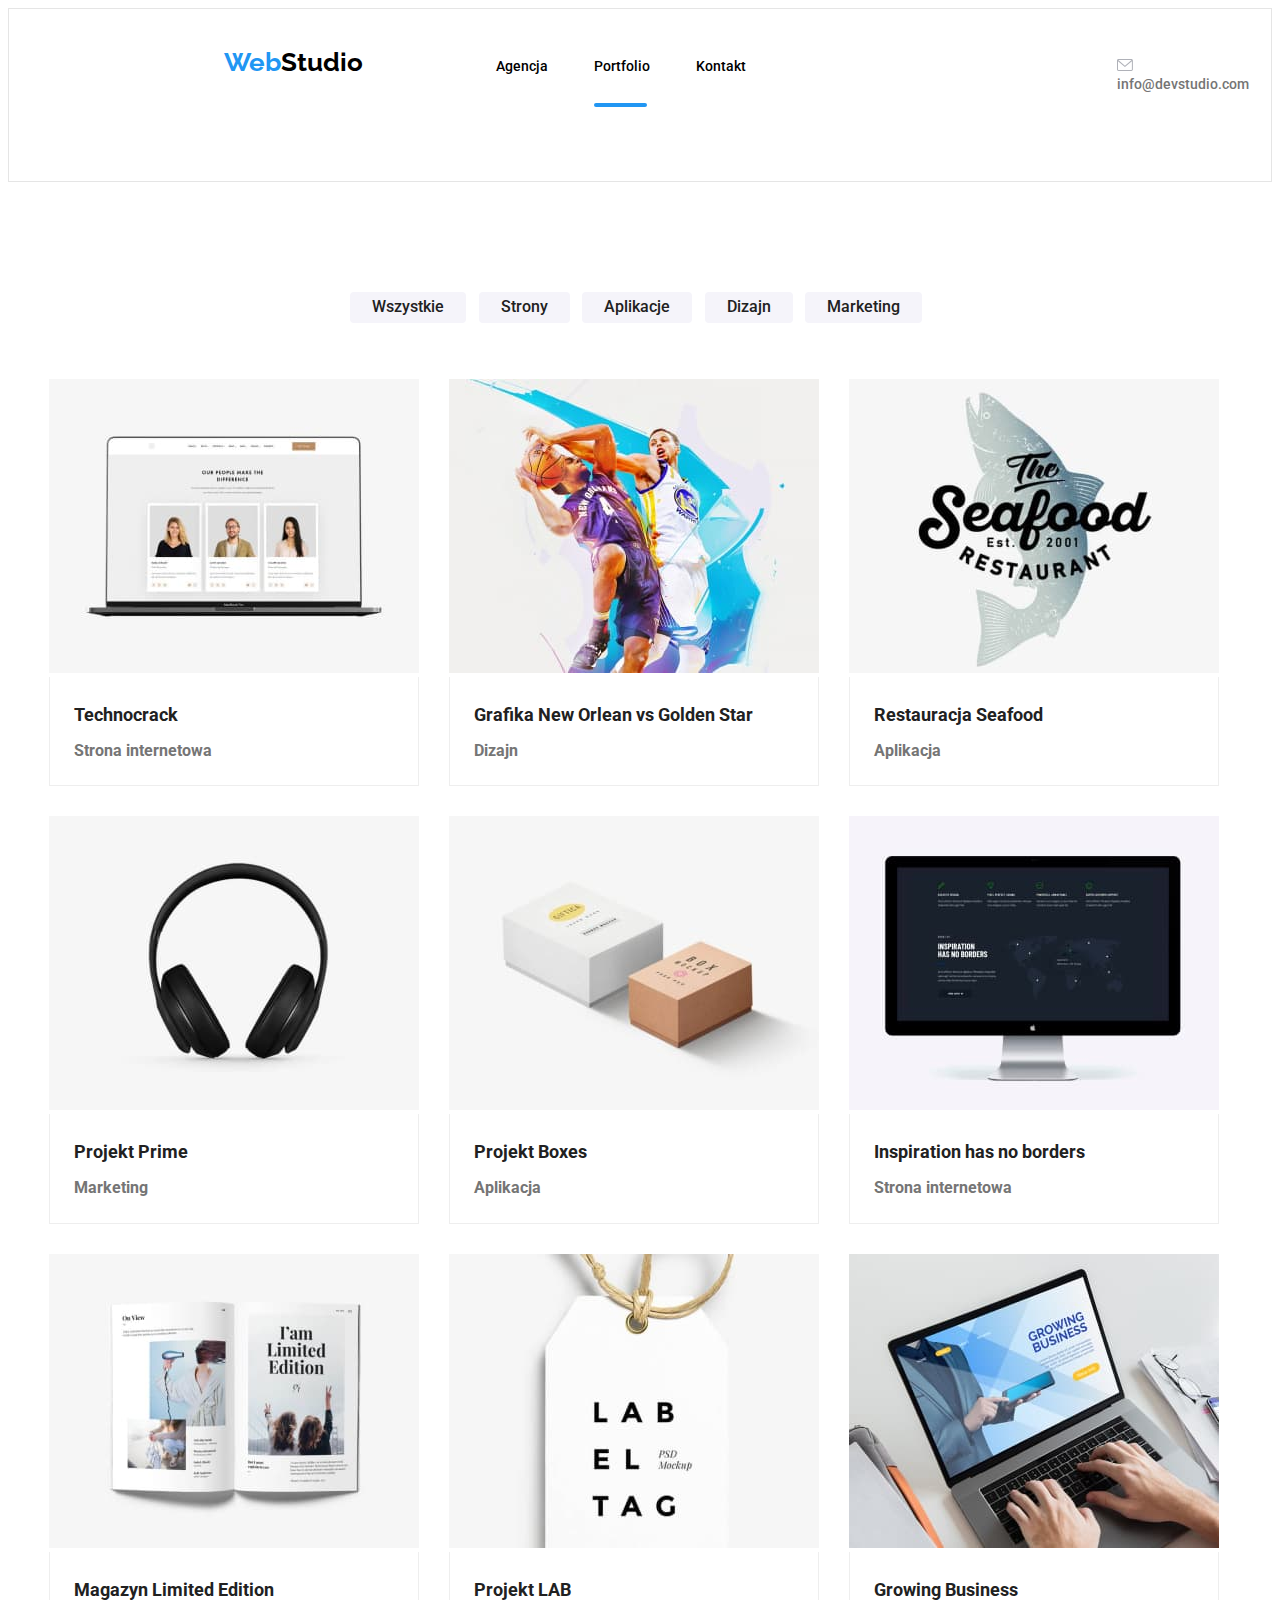
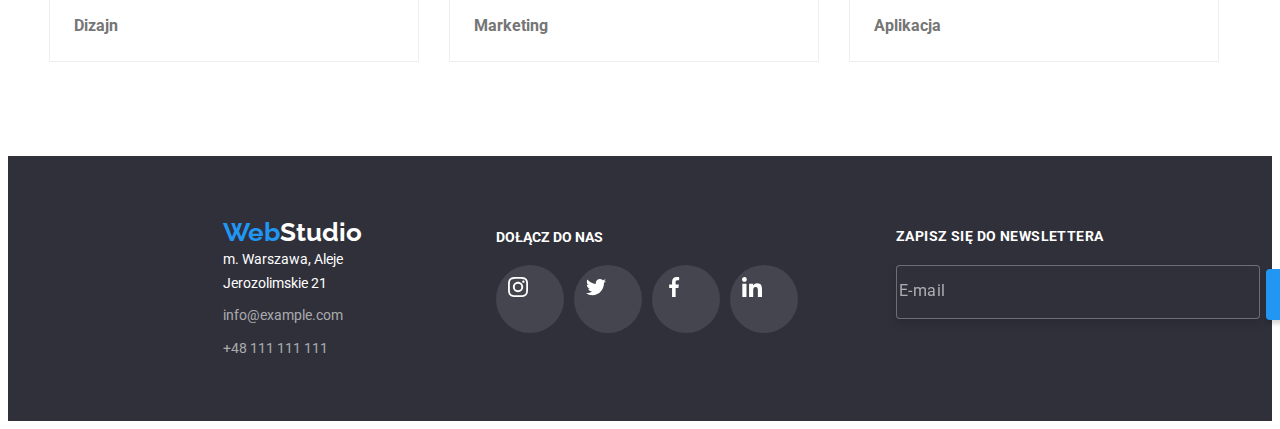
==== portfolio.html @ 054b5ce6 "added files" ====
<!DOCTYPE html>
<html lang="pl">
  <head>
    <meta charset="UTF-8" />
    <meta name="description" content="Portfolio" />
    <title>Portfolio</title>
    <link rel="preconnect" href="https://fonts.googleapis.com" />
    <link rel="preconnect" href="https://fonts.gstatic.com" crossorigin />
    <link
      href="https://fonts.googleapis.com/css2?family=Raleway:wght@700&family=Roboto:wght@400;500;700;900&display=swap"
      rel="stylesheet"
    />
    <link href="./css/main.min.css" rel="stylesheet" />
    <link
      rel="stylesheet"
      href="https://cdnjs.cloudflare.com/ajax/libs/modern-normalize/1.1.0/modern-normalize.min.css"
      integrity="sha512-wpPYUAdjBVSE4KJnH1VR1HeZfpl1ub8YT/NKx4PuQ5NmX2tKuGu6U/JRp5y+Y8XG2tV+wKQpNHVUX03MfMFn9Q=="
      crossorigin="anonymous"
      referrerpolicy="no-referrer"
    />
  </head>
  <body>
    <header class="header header-underline">
      <a class="logo" href="./index.html">
        <span class="logo__blue">Web</span
        ><span class="logo__black">Studio</span>
      </a>
      <nav class="navigation">
        <ul class="navigation__list">
          <li class="navigation__item">
            <a
              class="navigation__link"
              href="./https://zofiasylwisty.github.io/goit-markup-hw-05/"
              >Agencja</a
            >
          </li>
          <li class="navigation__item agency">
            <a class="navigation__link" href="./portfolio.html">Portfolio</a>
          </li>
          <li class="navigation__item">
            <a class="navigation__link" href="./kontakt">Kontakt</a>
          </li>
        </ul>
      </nav>
      <ul class="contacts">
        <li class="contacts__address">
          <a class="contacts__link" href="mailto:info@devstudio.com">
            <svg class="contacts__icon" height="12" width="16">
              <use href="./images/icons.svg#icon-envelope"></use>
            </svg>
            info@devstudio.com</a
          >
        </li>
        <li class="contacts__address">
          <a class="contacts__link" href="tel:+48111111111">
            <svg class="contacts__icon" height="16" width="10">
              <use href="./images/icons.svg#icon-smartphone"></use>
            </svg>
            +48 111 111 111</a
          >
        </li>
      </ul>
    </header>
    <main class="main">
      <ul class="filters">
        <li class="filters__item">
          <button class="filters__button" type="button">Wszystkie</button>
        </li>
        <li class="filters__item">
          <button class="filters__button" type="button">Strony</button>
        </li>
        <li class="filters__item">
          <button class="filters__button" type="button">Aplikacje</button>
        </li>
        <li class="filters__item">
          <button class="filters__button" type="button">Dizajn</button>
        </li>
        <li class="filters__item">
          <button class="filters__button" type="button">Marketing</button>
        </li>
      </ul>

      <div class="grid">
        <ul class="cards">
          <li class="cards__item">
            <figure class="cards__shadow">
              <div class="cards__container">
                <img
                  alt="picture of a laptop"
                  width="370"
                  height="294"
                  src="images/technocrack.jpg"
                />
                <div class="cards__label">
                  Technocrack jest popularną platformą wykorzystywaną do
                  rozpowszechniania koronawirusa. Firmy wykorzystują tę
                  platformę do celów szpiegowskich i ataków na niezabezpieczone
                  serwery konkurencji
                </div>
              </div>
              <div class="cards__border">
                <figcaption class="cards__name">
                  Technocrack
                  <p class="cards__definition">Strona internetowa</p>
                </figcaption>
              </div>
            </figure>
          </li>
          <li class="cards__item">
            <figure class="cards__shadow">
              <div class="cards__container">
                <img
                  alt="picture of basketball players"
                  width="370"
                  height="294"
                  src="images/neworlean.jpg"
                />
                <div class="cards__label"></div>
              </div>
              <div class="cards__border">
                <figcaption class="cards__name">
                  Grafika New Orlean vs Golden Star
                  <p class="cards__definition">Dizajn</p>
                </figcaption>
              </div>
            </figure>
          </li>
          <li class="cards__item">
            <figure class="cards__shadow">
              <div class="cards__container">
                <img
                  alt="picture of an app logo"
                  width="370"
                  height="294"
                  src="images/seafood.jpg"
                />
                <div class="cards__label"></div>
              </div>
              <div class="cards__border">
                <figcaption class="cards__name">
                  Restauracja Seafood
                  <p class="cards__definition">Aplikacja</p>
                </figcaption>
              </div>
            </figure>
          </li>
          <li class="cards__item">
            <figure class="cards__shadow">
              <div class="cards__container">
                <img
                  alt="picture of headphones"
                  width="370"
                  height="294"
                  src="images/projektprime.jpg"
                />
                <div class="cards__label"></div>
              </div>
              <div class="cards__border">
                <figcaption class="cards__name">
                  Projekt Prime
                  <p class="cards__definition">Marketing</p>
                </figcaption>
              </div>
            </figure>
          </li>
          <li class="cards__item">
            <figure class="cards__shadow">
              <div class="cards__container">
                <img
                  alt="picture of boxes"
                  width="370"
                  height="294"
                  src="images/boxes.jpg"
                />
                <div class="cards__label"></div>
              </div>
              <div class="cards__border">
                <figcaption class="cards__name">
                  Projekt Boxes
                  <p class="cards__definition">Aplikacja</p>
                </figcaption>
              </div>
            </figure>
          </li>
          <li class="cards__item">
            <figure class="cards__shadow">
              <div class="cards__container">
                <img
                  alt="picture of a screen"
                  width="370"
                  height="294"
                  src="images/screen.jpg"
                />
                <div class="cards__label"></div>
              </div>
              <div class="cards__border">
                <figcaption class="cards__name">
                  Inspiration has no borders
                  <p class="cards__definition">Strona internetowa</p>
                </figcaption>
              </div>
            </figure>
          </li>
          <li class="cards__item">
            <figure class="cards__shadow">
              <div class="cards__container">
                <img
                  alt="picture of a magazine"
                  width="370"
                  height="294"
                  src="images/magazine.jpg"
                />
                <div class="cards__label"></div>
              </div>
              <div class="cards__border">
                <figcaption class="cards__name">
                  Magazyn Limited Edition
                  <p class="cards__definition">Dizajn</p>
                </figcaption>
              </div>
            </figure>
          </li>
          <li class="cards__item">
            <figure class="cards__shadow">
              <div class="cards__container">
                <img
                  alt="picture of a label"
                  width="370"
                  height="294"
                  src="images/label.jpg"
                />
                <div class="cards__label"></div>
              </div>
              <div class="cards__border">
                <figcaption class="cards__name">
                  Projekt LAB
                  <p class="cards__definition">Marketing</p>
                </figcaption>
              </div>
            </figure>
          </li>
          <li class="cards__item">
            <figure class="cards__shadow">
              <div class="cards__container">
                <img
                  alt="picture of a laptop and hands"
                  width="370"
                  height="294"
                  src="images/business.jpg"
                />
                <div class="cards__label"></div>
              </div>
              <div class="cards__border">
                <figcaption class="cards__name">
                  Growing Business
                  <p class="cards__definition">Aplikacja</p>
                </figcaption>
              </div>
            </figure>
          </li>
        </ul>
      </div>
    </main>
    <footer class="footer">
      <div class="footer__container">
        <ul class="footer__items">
          <li class="footer__logo">
            <a
              class="logo"
              href="https://zofiasylwisty.github.io/goit-markup-hw-04/"
            >
              <span class="logo__blue">Web</span
              ><span class="logo__white">Studio</span>
            </a>
          </li>
          <li class="footer__addresses">
            <address class="footer__street">
              m. Warszawa, Aleje Jerozolimskie 21
            </address>
          </li>
          <li class="footer__addresses">
            <a class="footer__links" href="mailto:info@devstudio.com"
              >info@example.com</a
            >
          </li>
          <li class="footer__addresses">
            <a class="footer__links" href="tel:+48111111111">+48 111 111 111</a>
          </li>
        </ul>
        <div class="follow">
          <h2 class="follow__title">DOŁĄCZ DO NAS</h2>
          <ul class="follow__list">
            <li class="follow__item">
              <div class="follow__link">
                <a href="#" class="follow__icon"
                  ><svg class="follow__id" height="20" width="20">
                    <use href="./images/icons.svg#icon-instagram-2"></use>
                  </svg>
                </a>
              </div>
            </li>
            <li class="follow__item">
              <div class="follow__link">
                <a href="#" class="follow__icon"
                  ><svg class="follow__id" height="20" width="20">
                    <use href="./images/icons.svg#icon-twitter-1"></use>
                  </svg>
                </a>
              </div>
            </li>
            <li class="follow__item">
              <div class="follow__link">
                <a href="#" class="follow__icon"
                  ><svg class="follow__id" height="20" width="20">
                    <use href="./images/icons.svg#icon-facebook-1"></use>
                  </svg>
                </a>
              </div>
            </li>
            <li class="follow__item">
              <div class="follow__link">
                <a href="#" class="follow__icon"
                  ><svg class="follow__id" height="20" width="20">
                    <use href="./images/icons.svg#icon-linkedin-1"></use>
                  </svg>
                </a>
              </div>
            </li>
          </ul>
        </div>
        <div class="newsletter-container">
          <form name="newsletter" class="notification">
            <label>
              <h3 class="notification__heading">ZAPISZ SIĘ DO NEWSLETTERA</h3>

              <input
                class="notification__input"
                name="email"
                type="email"
                placeholder="E-mail"
              />
            </label>
            <button class="newsletter" type="submit">
              <span class="newsletter__text">Zapisz się</span>
              <svg class="newsletter__icon" height="24px" width="24px">
                <use href="./images/icons.svg#icon-send"></use>
              </svg>
            </button>
          </form>
        </div>
      </div>
    </footer>
  </body>
</html>
---- css/main.min.css ----
.navigation .navigation__link,.contacts__link{font-family:"Roboto";font-weight:500;font-size:14px;line-height:1.14;text-decoration:none;color:#000}.body{position:relative;font-family:"Roboto",sans-serif;background:#fff;width:1600px}.cards{display:-webkit-box;display:-ms-flexbox;display:flex;list-style:none;-ms-flex-wrap:wrap;flex-wrap:wrap;gap:30px;padding:0;margin:0px}.cards__item{-ms-flex-preferred-size:calc((100% - 60px)/3);flex-basis:calc((100% - 60px)/3);max-width:370px}.cards__item:hover .cards__label,.cards__item:focus .cards__label{-webkit-transform:translateY(0);transform:translateY(0)}.cards__shadow:hover,.cards__shadow:focus,.cards__shadow:active{-webkit-box-shadow:0px 1px 1px rgba(0,0,0,.12),0px 4px 4px rgba(0,0,0,.06),1px 4px 6px rgba(0,0,0,.16);box-shadow:0px 1px 1px rgba(0,0,0,.12),0px 4px 4px rgba(0,0,0,.06),1px 4px 6px rgba(0,0,0,.16)}.cards__shadow{margin:0px;-webkit-transition-property:-webkit-box-shadow;transition-property:-webkit-box-shadow;transition-property:box-shadow;transition-property:box-shadow, -webkit-box-shadow;-webkit-transition-duration:250ms;transition-duration:250ms;-webkit-transition-timing-function:cubic-bezier(0.4, 0, 0.2, 1);transition-timing-function:cubic-bezier(0.4, 0, 0.2, 1)}.cards__container{position:relative;overflow:hidden;max-width:370px}.cards__label{font-family:"Roboto",sans-serif;font-style:normal;font-size:18px;font-weight:400;line-height:1.5;letter-spacing:.03em;color:#fff;width:100%;height:294px;padding:49px 45px 0px 24px;top:0;bottom:0;display:block;position:absolute;-webkit-transform:translateY(101%);transform:translateY(101%);background-color:#2196f3;-webkit-transition:-webkit-transform 250ms cubic-bezier(0.4, 0, 0.2, 1);transition:-webkit-transform 250ms cubic-bezier(0.4, 0, 0.2, 1);transition:transform 250ms cubic-bezier(0.4, 0, 0.2, 1);transition:transform 250ms cubic-bezier(0.4, 0, 0.2, 1), -webkit-transform 250ms cubic-bezier(0.4, 0, 0.2, 1)}.cards__border{display:-webkit-box;display:-ms-flexbox;display:flex;-webkit-box-orient:vertical;-webkit-box-direction:normal;-ms-flex-direction:column;flex-direction:column;border-bottom:1px solid #eee;border-right:1px solid #eee;border-left:1px solid #eee}.cards__name{color:#212121;font-family:"Roboto",sans-serif;font-size:18px;font-weight:700;line-height:2;margin-top:20px;margin-right:24px;margin-left:24px}.cards__definition{color:#757575;font-family:"Roboto",sans-serif;font-size:16px;line-height:1.8;margin-top:4px;margin-bottom:20px}.clients{display:-webkit-box;display:-ms-flexbox;display:flex;-ms-flex-wrap:nowrap;flex-wrap:nowrap;gap:30px;margin:0;margin-left:-30px;-webkit-box-align:center;-ms-flex-align:center;align-items:center;list-style:none}.clients__item{border:1px solid #afb1b8;border-radius:3px}.clients__item:hover,.clients__item:focus,.clients__item:active{border:1px solid #2196f3;-webkit-transition-property:fill border;transition-property:fill border;-webkit-transition-duration:250ms;transition-duration:250ms;-webkit-transition-timing-function:cubic-bezier(0.4, 0, 0.2, 1);transition-timing-function:cubic-bezier(0.4, 0, 0.2, 1)}.clients__icon{fill:#afb1b8}.clients__icon:hover,.clients__icon:focus,.clients__icon:active{fill:#2196f3;-webkit-transition-property:fill border;transition-property:fill border;-webkit-transition-duration:250ms;transition-duration:250ms;-webkit-transition-timing-function:cubic-bezier(0.4, 0, 0.2, 1);transition-timing-function:cubic-bezier(0.4, 0, 0.2, 1)}.contacts{display:-webkit-box;display:-ms-flexbox;display:flex;padding-left:0px;margin:32px 0px;list-style:none}.contacts>.contacts__address:not(:last-child){margin-right:50px}.contacts__link:hover,.contacts__link:focus,.contacts__link:active,.contacts__link:hover>svg{color:#2196f3;fill:#2196f3}.contacts__link{color:#757575;-webkit-transition-property:color;transition-property:color;-webkit-transition-duration:250ms;transition-duration:250ms;-webkit-transition-timing-function:cubic-bezier(0.4, 0, 0.2, 1);transition-timing-function:cubic-bezier(0.4, 0, 0.2, 1)}.contacts__icon{fill:#afb1b8;margin-right:10px}.container{width:1200px}.filters{display:-webkit-box;display:-ms-flexbox;display:flex;-webkit-box-pack:justify;-ms-flex-pack:justify;justify-content:space-between;list-style:none;margin:110px 518px 56px 510px;padding:0px;width:572px}.filters>.filters__item:not(:last-child){margin-right:8px}.filters__button{color:#212121;background-color:#f5f4fa;cursor:pointer;border:none;font-family:"Roboto",sans-serif;font-size:16px;font-weight:500;line-height:1.16;text-align:center;padding:6px 22px;border-radius:4px}.filters__button:hover,.filters__button:focus,.filters__button:active{color:#fff;background-color:#2196f3}.filters__button{-webkit-transition-property:color background-color;transition-property:color background-color;-webkit-transition-duration:250ms;transition-duration:250ms;-webkit-transition-timing-function:cubic-bezier(0.4, 0, 0.2, 1);transition-timing-function:cubic-bezier(0.4, 0, 0.2, 1)}.follow{display:-webkit-box;display:-ms-flexbox;display:flex;-webkit-box-orient:vertical;-webkit-box-direction:normal;-ms-flex-direction:column;flex-direction:column;margin-left:70px;margin-top:12px}.follow__title{font-family:"Roboto",sans-serif;font-weight:700;font-size:14px;line-height:1.17;letter-spacing:3%;color:#fff;text-transform:uppercase;margin:0px}.follow__list{display:-webkit-box;display:-ms-flexbox;display:flex;padding:0px;margin:0px;margin-top:20px;list-style:none}.follow__item:not(:last-child){margin-right:10px}.follow__link{width:44px;height:44px;border-radius:50px;background-color:rgba(255,255,255,.1);padding:12px}.follow__link:hover,.follow__link:focus,.follow__link:active{background-color:#2196f3}.follow__link{-webkit-transition-property:background-color;transition-property:background-color;-webkit-transition-duration:250ms;transition-duration:250ms;-webkit-transition-timing-function:cubic-bezier(0.4, 0, 0.2, 1);transition-timing-function:cubic-bezier(0.4, 0, 0.2, 1)}.follow__icon{fill:#fff}.follow__icon__id{background-position:center}.footer{background-color:#2f303a;border-top:1px solid #2f303a}.footer__container{display:-webkit-box;display:-ms-flexbox;display:flex;margin-top:60px}.footer__items{display:-webkit-box;display:-ms-flexbox;display:flex;-webkit-box-orient:vertical;-webkit-box-direction:normal;-ms-flex-direction:column;flex-direction:column;-webkit-box-pack:start;-ms-flex-pack:start;justify-content:flex-start;padding-top:0px;padding-left:215px;margin-bottom:0px;margin-top:0px;list-style:none}.footer__items>.footer__addresses:not(:last-child){margin-bottom:9px}.footer__items>.footer__addresses:first-child{margin-top:20px}.footer__items>.footer__addresses:last-child{margin-bottom:60px}.footerfooter__logo{margin-bottom:20px}.footer__links{color:rgba(255,255,255,.6);font-family:"Roboto",sans-serif;font-size:14px;line-height:1.7;text-decoration:none}.footer__links:hover,.footer__links:focus,.footer__links:active{color:#2196f3}.footer__links{-webkit-transition-property:color;transition-property:color;-webkit-transition-duration:250ms;transition-duration:250ms;-webkit-transition-timing-function:cubic-bezier(0.4, 0, 0.2, 1);transition-timing-function:cubic-bezier(0.4, 0, 0.2, 1)}.footer__street{font-family:"Roboto",sans-serif;font-size:14px;font-style:normal;line-height:1.7;color:#fff}.form{display:-webkit-box;display:-ms-flexbox;display:flex;-webkit-box-orient:vertical;-webkit-box-direction:normal;-ms-flex-direction:column;flex-direction:column}.form__items{margin:0px 40px}.form__label{font-family:"Roboto",sans-serif;color:#757575;font-size:12px;font-weight:400;line-height:1.16em;letter-spacing:.01em;margin-bottom:4px;margin-top:10px}.form__input>svg{-webkit-transition-property:fill;transition-property:fill;-webkit-transition-duration:250ms;transition-duration:250ms;-webkit-transition-timing-function:cubic-bezier(0.4, 0, 0.2, 1);transition-timing-function:cubic-bezier(0.4, 0, 0.2, 1)}.form__input:active>svg,.form__input:focus-within>svg,.form__input:hover>svg{fill:#2196f3}.form__icon{height:18px;width:18px;margin-top:11px;margin-left:12px;position:absolute}.form__highlight{height:40px;width:448px;border:1px solid rgba(33,33,33,.2);border-radius:4px;padding-left:42px;outline:none;-webkit-transition-property:border-color;transition-property:border-color;-webkit-transition-duration:250ms;transition-duration:250ms;-webkit-transition-timing-function:cubic-bezier(0.4, 0, 0.2, 1);transition-timing-function:cubic-bezier(0.4, 0, 0.2, 1)}.form__highlight:active,.form__highlight:focus,.form__highlight:hover{border:1px solid #2196f3;outline:none}.form__comment::-webkit-input-placeholder{font-family:"Roboto",sans-serif;font-style:normal;font-size:12px;font-weight:400;line-height:14px;letter-spacing:.01em;color:rgba(117,117,117,.5)}.form__comment::-moz-placeholder{font-family:"Roboto",sans-serif;font-style:normal;font-size:12px;font-weight:400;line-height:14px;letter-spacing:.01em;color:rgba(117,117,117,.5)}.form__comment:-ms-input-placeholder{font-family:"Roboto",sans-serif;font-style:normal;font-size:12px;font-weight:400;line-height:14px;letter-spacing:.01em;color:rgba(117,117,117,.5)}.form__comment::-ms-input-placeholder{font-family:"Roboto",sans-serif;font-style:normal;font-size:12px;font-weight:400;line-height:14px;letter-spacing:.01em;color:rgba(117,117,117,.5)}.form__comment::placeholder{font-family:"Roboto",sans-serif;font-style:normal;font-size:12px;font-weight:400;line-height:14px;letter-spacing:.01em;color:rgba(117,117,117,.5)}.form .comment-area{font-family:"Roboto",sans-serif;color:rgba(117,117,117,.5);font-size:12px;height:120px;width:448px;border:1px solid rgba(33,33,33,.2);border-radius:4px;padding-top:12px;padding-left:16px;outline:none;-webkit-transition-property:border-color;transition-property:border-color;-webkit-transition-duration:250ms;transition-duration:250ms;-webkit-transition-timing-function:cubic-bezier(0.4, 0, 0.2, 1);transition-timing-function:cubic-bezier(0.4, 0, 0.2, 1)}.form .comment-area:active,.form .comment-area:focus,.form .comment-area:hover{border:1px solid #2196f3;outline:none}.form .checkbox__label{font-family:"Roboto",sans-serif;color:#757575;font-size:14px;font-weight:400;line-height:1.7em;letter-spacing:.03em;position:relative;margin-left:54px;margin-top:20px;margin-bottom:30px}.form .checkbox__link{color:#2196f3}.form .checkbox__button{background:#2196f3;border:none;-webkit-box-shadow:0px 4px 4px rgba(0,0,0,.15);box-shadow:0px 4px 4px rgba(0,0,0,.15);height:50px;width:200px;border-radius:4px;display:inline-block;margin-left:164px;margin-bottom:40px;cursor:pointer}.form .checkbox__send{font-family:"Roboto",sans-serif;color:#fff;font-style:normal;font-size:16px;font-weight:700;line-height:1.8em;letter-spacing:.06em}.form__close{height:30px;width:30px;background-color:#fff;border:1px solid rgba(0,0,0,.1);border-radius:50px;cursor:pointer;position:relative;top:-570px;left:490px}.form .close{color:#000}.grid{width:1182px;margin-left:0px;margin-bottom:94px}.header-underline{border:1px solid #e5e5e5;margin:0px}.header{display:-webkit-box;display:-ms-flexbox;display:flex;-webkit-box-align:baseline;-ms-flex-align:baseline;align-items:baseline;padding-left:215px}.latin{display:-webkit-box;display:-ms-flexbox;display:flex;-webkit-box-pack:justify;-ms-flex-pack:justify;justify-content:space-between;list-style:none;padding-left:0px}.latin__title{font-family:"Roboto",sans-serif;font-size:14px;line-height:1.71;font-weight:700;line-height:1.14;color:#000;margin-bottom:10px}.latin__text{font-family:"Roboto",sans-serif;font-size:14px;line-height:1.71;color:#757575}.latin__icon{background-color:#f5f4fa;width:270;height:120;border-radius:4px;padding:25px}.logo,.logo__white,.logo__black,.logo__blue{font-family:"Raleway",sans-serif;font-size:26px;font-weight:700;line-height:1.19;text-decoration:none;margin-top:24px;margin-bottom:25px}.logo__blue{margin-top:0px;margin-bottom:0px;color:#2196f3}.logo__black{margin-top:0px;margin-bottom:0px;color:#000}.logo__white{margin-top:0px;margin-bottom:0px;color:#fff}.main{display:-webkit-box;display:-ms-flexbox;display:flex;-webkit-box-orient:vertical;-webkit-box-direction:normal;-ms-flex-direction:column;flex-direction:column;-webkit-box-align:center;-ms-flex-align:center;align-items:center}.main__photo{background-color:#2f303a;width:1600px;height:600px;display:-webkit-box;display:-ms-flexbox;display:flex;-webkit-box-orient:vertical;-webkit-box-direction:normal;-ms-flex-direction:column;flex-direction:column;-webkit-box-pack:center;-ms-flex-pack:center;justify-content:center;-webkit-box-align:center;-ms-flex-align:center;align-items:center;background-image:-webkit-gradient(linear, left top, left bottom, from(rgba(47, 48, 58, 0.4)), color-stop(50%, rgba(47, 48, 58, 0.4))),url(../images/background-photo.jpg);background-image:linear-gradient(to bottom, rgba(47, 48, 58, 0.4) 0%, rgba(47, 48, 58, 0.4) 50%),url(../images/background-photo.jpg);background-size:cover;background-position:center;background-repeat:no-repeat;-webkit-box-shadow:0px 4px 4px 0px var(--shadow-shadow);box-shadow:0px 4px 4px 0px var(--shadow-shadow);margin:0 auto}.main__headline{font-family:"Roboto",sans-serif;font-size:44px;font-weight:900;letter-spacing:.06em;line-height:1.36;text-align:center;color:#fff;margin:200px 452px 30px}.main__button{color:#212121;background-color:#f5f4fa;cursor:pointer;border:none;border-radius:4px;font-family:"Roboto",sans-serif;font-size:16px;font-weight:700;line-height:1.8;padding:10px 41px 10px 42px;width:200px;margin:0px 700px 200px;text-align:center;-webkit-transition-property:background-color;transition-property:background-color;-webkit-transition-duration:250ms;transition-duration:250ms;-webkit-transition-timing-function:cubic-bezier(0.4, 0, 0.2, 1);transition-timing-function:cubic-bezier(0.4, 0, 0.2, 1)}.main__button:hover,.main__button:focus,.main__button:active{color:#fff;background-color:#2196f3;text-align:center}.main .main-backdrop{display:-webkit-box;display:-ms-flexbox;display:flex;position:absolute;top:0px;left:0px;height:100%;width:100%;background:rgba(0,0,0,.3);-webkit-transition-property:visibility;transition-property:visibility;visibility:visible;-webkit-animation-duration:2000ms;animation-duration:2000ms;-webkit-animation-timing-function:ease-in;animation-timing-function:ease-in;-webkit-animation-direction:normal;animation-direction:normal;-webkit-animation-fill-mode:forwards;animation-fill-mode:forwards;z-index:1}.main .is-hidden{visibility:hidden;pointer-events:none;opacity:0}.is-hidden .main__overlay{-webkit-transform:translate(-50%, -50%) scale(1.2);transform:translate(-50%, -50%) scale(1.2)}.main__overlay{background:#fff;-webkit-box-shadow:0px 1px 3px rgba(0,0,0,.12),0px 1px 1px rgba(0,0,0,.14),0px 2px 1px rgba(0,0,0,.2);box-shadow:0px 1px 3px rgba(0,0,0,.12),0px 1px 1px rgba(0,0,0,.14),0px 2px 1px rgba(0,0,0,.2);border-radius:4px;height:581px;width:528px;margin-top:400px;margin-left:810px;display:block;-webkit-transition-property:visibility opacity transform;transition-property:visibility opacity transform;-webkit-transition-duration:2s;transition-duration:2s;-webkit-transform:translate(-50%, -50%);transform:translate(-50%, -50%);-webkit-transition-timing-function:ease-in;transition-timing-function:ease-in;opacity:1;visibility:visible;z-index:2}.main .form-header{font-family:"Roboto";color:#212121;font-size:20px;font-weight:700;line-height:1.15em;text-align:center;letter-spacing:.03em;margin-top:40px;margin-bottom:0px}.navigation{padding-left:0px;margin:32px 371px 0px 93px}.navigation .navigation__list{display:-webkit-box;display:-ms-flexbox;display:flex;list-style:none}.navigation .navigation__list>.navigation__item:not(:last-child){margin-right:46px}.navigation__link:hover,.navigation__link:focus,.navigation__link:active{color:#2196f3}.navigation .agency::after,.navigation .portfolio::after{content:"";background-color:#2196f3;border-radius:2px;height:4px;width:53px;margin:0;padding:0;margin-top:28px;margin-bottom:-16px;display:block}.newsletter-container{margin-left:98px;margin-top:0px}.notification__heading{font-family:"Roboto",sans-serif;color:#fff;font-size:14px;font-weight:700;line-height:1.14em;letter-spacing:.03em;margin-top:12px;margin-bottom:20px}.notification__input{background-color:#2f303a;border:1px solid rgba(255,255,255,.3);-webkit-filter:drop-shadow(0px 4px 4px rgba(0, 0, 0, 0.15));filter:drop-shadow(0px 4px 4px rgba(0, 0, 0, 0.15));border-radius:4px;height:50px;width:358px;-webkit-transition-property:border-color;transition-property:border-color;-webkit-transition-duration:250ms;transition-duration:250ms;-webkit-transition-timing-function:cubic-bezier(0.4, 0, 0.2, 1);transition-timing-function:cubic-bezier(0.4, 0, 0.2, 1);margin-right:12px}.notification__input::-webkit-input-placeholder{font-family:"Roboto",sans-serif;color:rgba(255,255,255,.6);font-style:normal;font-size:16px;font-weight:400;line-height:1.25em;letter-spacing:.03em}.notification__input::-moz-placeholder{font-family:"Roboto",sans-serif;color:rgba(255,255,255,.6);font-style:normal;font-size:16px;font-weight:400;line-height:1.25em;letter-spacing:.03em}.notification__input:-ms-input-placeholder{font-family:"Roboto",sans-serif;color:rgba(255,255,255,.6);font-style:normal;font-size:16px;font-weight:400;line-height:1.25em;letter-spacing:.03em}.notification__input::-ms-input-placeholder{font-family:"Roboto",sans-serif;color:rgba(255,255,255,.6);font-style:normal;font-size:16px;font-weight:400;line-height:1.25em;letter-spacing:.03em}.notification__input::placeholder{font-family:"Roboto",sans-serif;color:rgba(255,255,255,.6);font-style:normal;font-size:16px;font-weight:400;line-height:1.25em;letter-spacing:.03em}.notification__input:active,.notification__input:focus,.notification__input:hover{border:1px solid #2196f3;outline:none}.newsletter{color:#fff;background-color:#2196f3;border-radius:4px;border:none;-webkit-box-shadow:0px 4px 4px 0px rgba(0,0,0,.1490196078);box-shadow:0px 4px 4px 0px rgba(0,0,0,.1490196078);width:200px;cursor:pointer;display:-webkit-box;display:-ms-flexbox;display:flex;-webkit-box-align:center;-ms-flex-align:center;align-items:center;position:relative;top:-50px;left:370px}.newsletter__text{font-family:"Roboto",sans-serif;color:#fff;font-size:16px;font-weight:700;line-height:1.8em;letter-spacing:.06em;margin:10px 24px 10px 42px}.newsletter__icon{fill:#fff;margin:0px}.offers{display:-webkit-box;display:-ms-flexbox;display:flex;margin-top:50px;-webkit-box-pack:justify;-ms-flex-pack:justify;justify-content:space-between;padding:0px;list-style:none}.offers__photo{position:relative;width:100%;max-width:370px}.offers__graphics{display:block;height:auto}.offers__text{font-family:"Roboto",sans-serif;font-size:14px;line-height:1.14;text-align:center;color:#fff;background:rgba(47,48,58,.8);height:70px;width:100%;bottom:0;padding:27px 90px;position:absolute}.offers__text{font-family:"Roboto",sans-serif;font-size:14px;line-height:1.14;text-align:center;color:#fff;background:rgba(47,48,58,.8);height:70px;width:100%;bottom:0;padding:27px 90px;position:absolute}.section{padding:94px 0px}.section__header{font-family:"Roboto",sans-serif;font-size:36px;font-weight:700;line-height:1.16;color:#000;text-align:center}.team-section{background-color:#f5f4fa;width:1600px;display:-webkit-box;display:-ms-flexbox;display:flex;-webkit-box-pack:center;-ms-flex-pack:center;justify-content:center}.team{display:-webkit-box;display:-ms-flexbox;display:flex;-webkit-box-pack:justify;-ms-flex-pack:justify;justify-content:space-between;padding:0px;list-style:none}.team__photo{background-color:#fff;border-radius:0px 0px 4px 4px;-webkit-box-shadow:0px 1px 3px rgba(0,0,0,.12),0px 1px 1px rgba(0,0,0,.14),0px 2px 1px rgba(0,0,0,.2);box-shadow:0px 1px 3px rgba(0,0,0,.12),0px 1px 1px rgba(0,0,0,.14),0px 2px 1px rgba(0,0,0,.2)}.team__photo .no-margin{margin:0px}.team .member{font-family:"Roboto",sans-serif;font-size:16px;font-weight:500;line-height:1.18;color:#000;display:-webkit-box;display:-ms-flexbox;display:flex;-webkit-box-orient:vertical;-webkit-box-direction:normal;-ms-flex-direction:column;flex-direction:column;-webkit-box-align:center;-ms-flex-align:center;align-items:center}.team .member__name{font-family:"Roboto",sans-serif;color:#212121;padding-top:30px;margin-bottom:10px}.team .member__position{font-family:"Roboto",sans-serif;font-size:16px;line-height:1.18;color:#757575}.team .member .socials{display:-webkit-box;display:-ms-flexbox;display:flex;margin:0px 32px 30px 32px;padding:0px;list-style:none}.team .member .socials__item{margin-top:16px}.team .member .socials__item:not(:last-child){margin-right:10px}.team .member .socials__link:hover,.team .member .socials__link:focus,.team .member .socials__link:active{fill:#fff}.team .member .socials__highlight{width:44px;height:44px;border-radius:50px;padding:12px;background-color:#fff;-webkit-transition-property:background-color;transition-property:background-color;-webkit-transition-duration:250ms;transition-duration:250ms;-webkit-transition-timing-function:cubic-bezier(0.4, 0, 0.2, 1);transition-timing-function:cubic-bezier(0.4, 0, 0.2, 1)}.team .member .socials__highlight:hover,.team .member .socials__highlight:focus,.team .member .socials__highlight:active{background-color:#2196f3}.team .member .socials__highlight:hover>svg{fill:#fff}.team .member .socials__highlight>.socials__icon{-webkit-transition-property:fill;transition-property:fill;-webkit-transition-duration:250ms;transition-duration:250ms;-webkit-transition-timing-function:cubic-bezier(0.4, 0, 0.2, 1);transition-timing-function:cubic-bezier(0.4, 0, 0.2, 1)}.team .member .socials__icon{fill:#afb1b8}.team .member .socials__icon:hover,.team .member .socials__icon:focus,.team .member .socials__icon:active{fill:#fff}/*# sourceMappingURL=main.min.css.map */
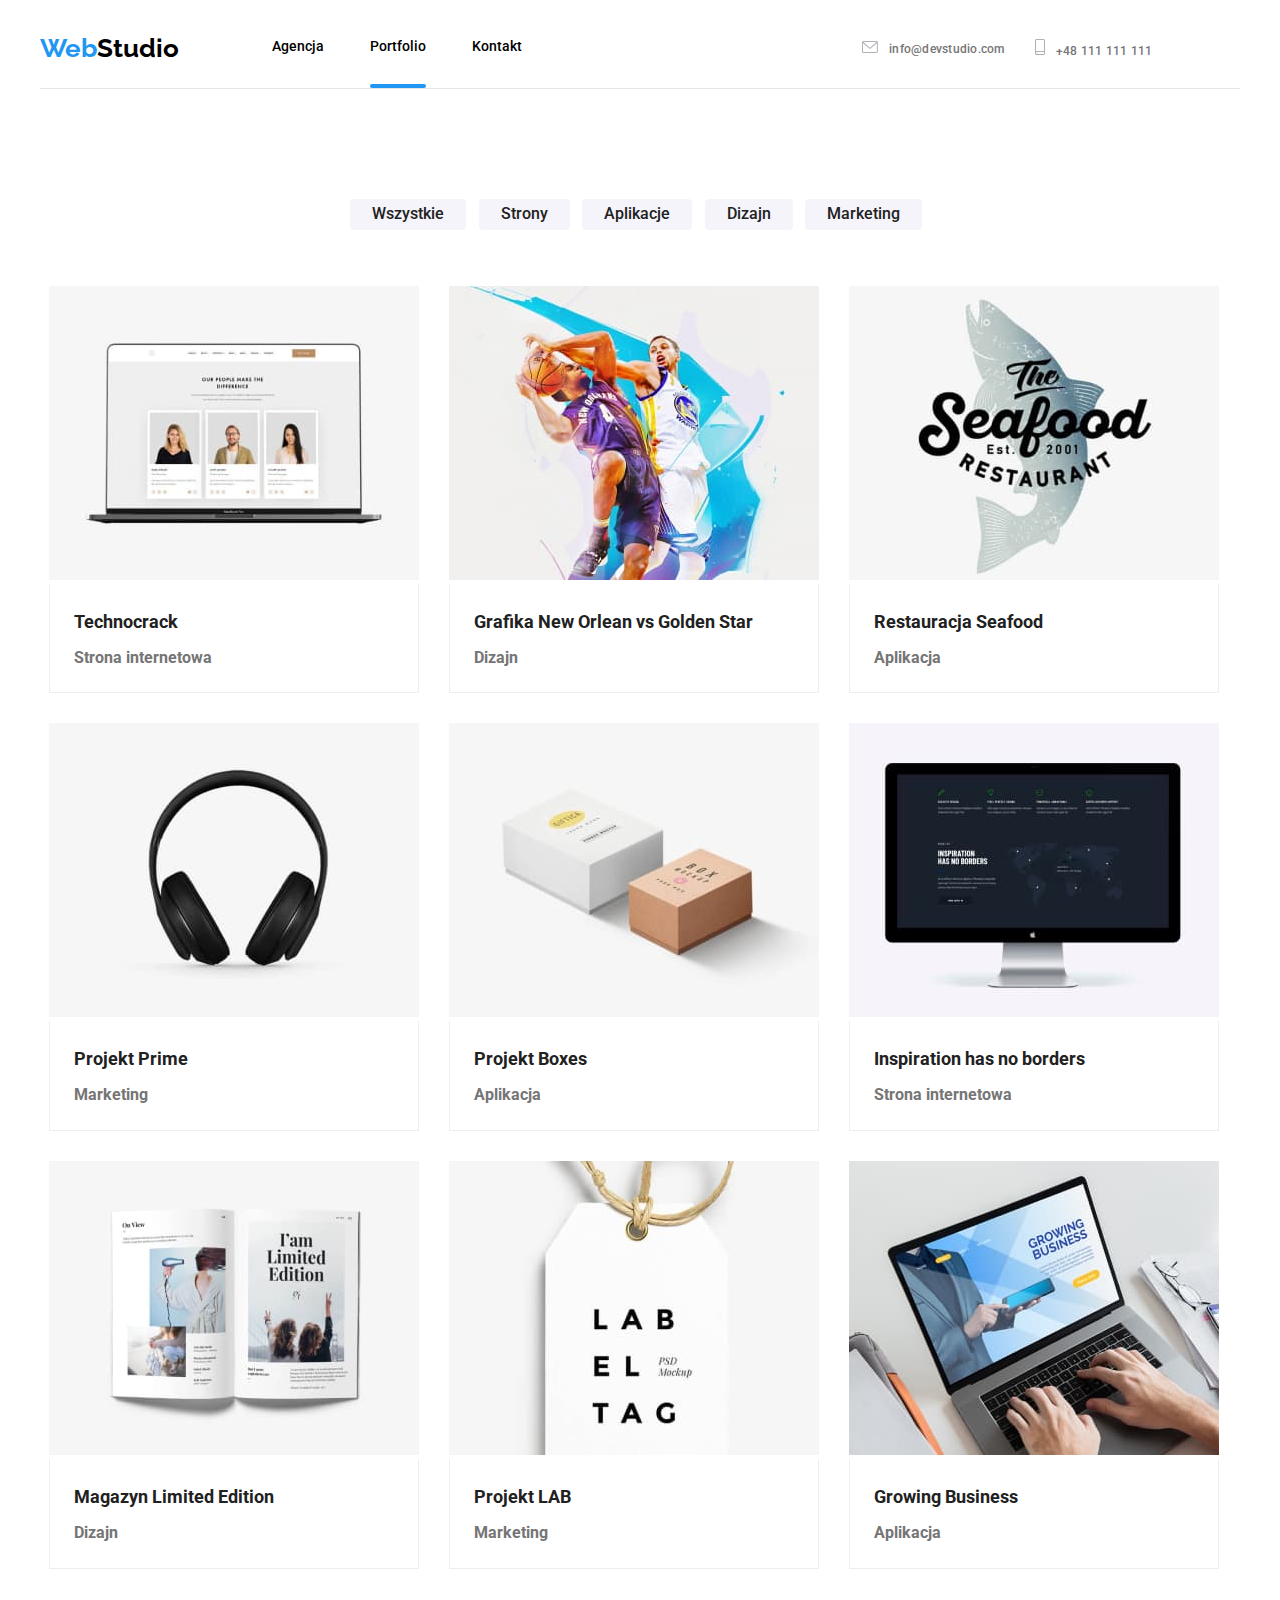
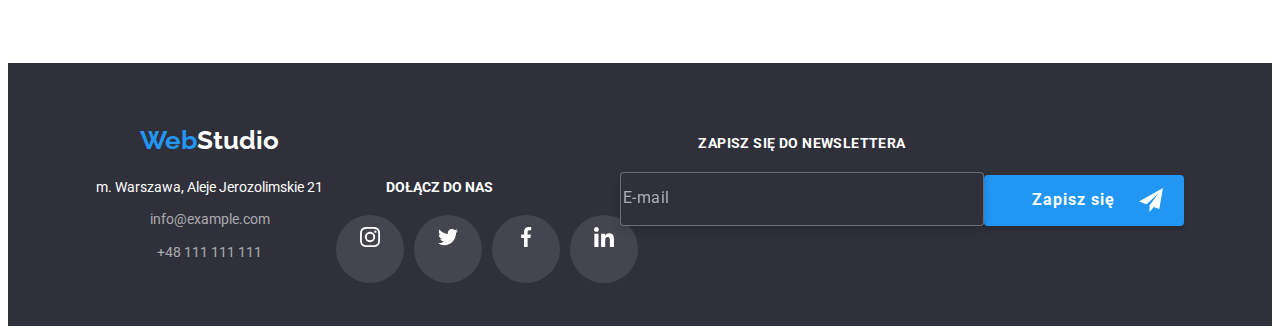
==== commit 1a51158b: "commit" ====
--- a/portfolio.html
+++ b/portfolio.html
@@ -34,8 +34,9 @@
               >Agencja</a
             >
           </li>
-          <li class="navigation__item agency">
+          <li class="navigation__item">
             <a class="navigation__link" href="./portfolio.html">Portfolio</a>
+            <div class="agency"></div>
           </li>
           <li class="navigation__item">
             <a class="navigation__link" href="./kontakt">Kontakt</a>
--- a/css/main.min.css
+++ b/css/main.min.css
@@ -1 +1 @@
-.navigation .navigation__link,.contacts__link{font-family:"Roboto";font-weight:500;font-size:14px;line-height:1.14;text-decoration:none;color:#000}.body{position:relative;font-family:"Roboto",sans-serif;background:#fff;width:1600px}.cards{display:-webkit-box;display:-ms-flexbox;display:flex;list-style:none;-ms-flex-wrap:wrap;flex-wrap:wrap;gap:30px;padding:0;margin:0px}.cards__item{-ms-flex-preferred-size:calc((100% - 60px)/3);flex-basis:calc((100% - 60px)/3);max-width:370px}.cards__item:hover .cards__label,.cards__item:focus .cards__label{-webkit-transform:translateY(0);transform:translateY(0)}.cards__shadow:hover,.cards__shadow:focus,.cards__shadow:active{-webkit-box-shadow:0px 1px 1px rgba(0,0,0,.12),0px 4px 4px rgba(0,0,0,.06),1px 4px 6px rgba(0,0,0,.16);box-shadow:0px 1px 1px rgba(0,0,0,.12),0px 4px 4px rgba(0,0,0,.06),1px 4px 6px rgba(0,0,0,.16)}.cards__shadow{margin:0px;-webkit-transition-property:-webkit-box-shadow;transition-property:-webkit-box-shadow;transition-property:box-shadow;transition-property:box-shadow, -webkit-box-shadow;-webkit-transition-duration:250ms;transition-duration:250ms;-webkit-transition-timing-function:cubic-bezier(0.4, 0, 0.2, 1);transition-timing-function:cubic-bezier(0.4, 0, 0.2, 1)}.cards__container{position:relative;overflow:hidden;max-width:370px}.cards__label{font-family:"Roboto",sans-serif;font-style:normal;font-size:18px;font-weight:400;line-height:1.5;letter-spacing:.03em;color:#fff;width:100%;height:294px;padding:49px 45px 0px 24px;top:0;bottom:0;display:block;position:absolute;-webkit-transform:translateY(101%);transform:translateY(101%);background-color:#2196f3;-webkit-transition:-webkit-transform 250ms cubic-bezier(0.4, 0, 0.2, 1);transition:-webkit-transform 250ms cubic-bezier(0.4, 0, 0.2, 1);transition:transform 250ms cubic-bezier(0.4, 0, 0.2, 1);transition:transform 250ms cubic-bezier(0.4, 0, 0.2, 1), -webkit-transform 250ms cubic-bezier(0.4, 0, 0.2, 1)}.cards__border{display:-webkit-box;display:-ms-flexbox;display:flex;-webkit-box-orient:vertical;-webkit-box-direction:normal;-ms-flex-direction:column;flex-direction:column;border-bottom:1px solid #eee;border-right:1px solid #eee;border-left:1px solid #eee}.cards__name{color:#212121;font-family:"Roboto",sans-serif;font-size:18px;font-weight:700;line-height:2;margin-top:20px;margin-right:24px;margin-left:24px}.cards__definition{color:#757575;font-family:"Roboto",sans-serif;font-size:16px;line-height:1.8;margin-top:4px;margin-bottom:20px}.clients{display:-webkit-box;display:-ms-flexbox;display:flex;-ms-flex-wrap:nowrap;flex-wrap:nowrap;gap:30px;margin:0;margin-left:-30px;-webkit-box-align:center;-ms-flex-align:center;align-items:center;list-style:none}.clients__item{border:1px solid #afb1b8;border-radius:3px}.clients__item:hover,.clients__item:focus,.clients__item:active{border:1px solid #2196f3;-webkit-transition-property:fill border;transition-property:fill border;-webkit-transition-duration:250ms;transition-duration:250ms;-webkit-transition-timing-function:cubic-bezier(0.4, 0, 0.2, 1);transition-timing-function:cubic-bezier(0.4, 0, 0.2, 1)}.clients__icon{fill:#afb1b8}.clients__icon:hover,.clients__icon:focus,.clients__icon:active{fill:#2196f3;-webkit-transition-property:fill border;transition-property:fill border;-webkit-transition-duration:250ms;transition-duration:250ms;-webkit-transition-timing-function:cubic-bezier(0.4, 0, 0.2, 1);transition-timing-function:cubic-bezier(0.4, 0, 0.2, 1)}.contacts{display:-webkit-box;display:-ms-flexbox;display:flex;padding-left:0px;margin:32px 0px;list-style:none}.contacts>.contacts__address:not(:last-child){margin-right:50px}.contacts__link:hover,.contacts__link:focus,.contacts__link:active,.contacts__link:hover>svg{color:#2196f3;fill:#2196f3}.contacts__link{color:#757575;-webkit-transition-property:color;transition-property:color;-webkit-transition-duration:250ms;transition-duration:250ms;-webkit-transition-timing-function:cubic-bezier(0.4, 0, 0.2, 1);transition-timing-function:cubic-bezier(0.4, 0, 0.2, 1)}.contacts__icon{fill:#afb1b8;margin-right:10px}.container{width:1200px}.filters{display:-webkit-box;display:-ms-flexbox;display:flex;-webkit-box-pack:justify;-ms-flex-pack:justify;justify-content:space-between;list-style:none;margin:110px 518px 56px 510px;padding:0px;width:572px}.filters>.filters__item:not(:last-child){margin-right:8px}.filters__button{color:#212121;background-color:#f5f4fa;cursor:pointer;border:none;font-family:"Roboto",sans-serif;font-size:16px;font-weight:500;line-height:1.16;text-align:center;padding:6px 22px;border-radius:4px}.filters__button:hover,.filters__button:focus,.filters__button:active{color:#fff;background-color:#2196f3}.filters__button{-webkit-transition-property:color background-color;transition-property:color background-color;-webkit-transition-duration:250ms;transition-duration:250ms;-webkit-transition-timing-function:cubic-bezier(0.4, 0, 0.2, 1);transition-timing-function:cubic-bezier(0.4, 0, 0.2, 1)}.follow{display:-webkit-box;display:-ms-flexbox;display:flex;-webkit-box-orient:vertical;-webkit-box-direction:normal;-ms-flex-direction:column;flex-direction:column;margin-left:70px;margin-top:12px}.follow__title{font-family:"Roboto",sans-serif;font-weight:700;font-size:14px;line-height:1.17;letter-spacing:3%;color:#fff;text-transform:uppercase;margin:0px}.follow__list{display:-webkit-box;display:-ms-flexbox;display:flex;padding:0px;margin:0px;margin-top:20px;list-style:none}.follow__item:not(:last-child){margin-right:10px}.follow__link{width:44px;height:44px;border-radius:50px;background-color:rgba(255,255,255,.1);padding:12px}.follow__link:hover,.follow__link:focus,.follow__link:active{background-color:#2196f3}.follow__link{-webkit-transition-property:background-color;transition-property:background-color;-webkit-transition-duration:250ms;transition-duration:250ms;-webkit-transition-timing-function:cubic-bezier(0.4, 0, 0.2, 1);transition-timing-function:cubic-bezier(0.4, 0, 0.2, 1)}.follow__icon{fill:#fff}.follow__icon__id{background-position:center}.footer{background-color:#2f303a;border-top:1px solid #2f303a}.footer__container{display:-webkit-box;display:-ms-flexbox;display:flex;margin-top:60px}.footer__items{display:-webkit-box;display:-ms-flexbox;display:flex;-webkit-box-orient:vertical;-webkit-box-direction:normal;-ms-flex-direction:column;flex-direction:column;-webkit-box-pack:start;-ms-flex-pack:start;justify-content:flex-start;padding-top:0px;padding-left:215px;margin-bottom:0px;margin-top:0px;list-style:none}.footer__items>.footer__addresses:not(:last-child){margin-bottom:9px}.footer__items>.footer__addresses:first-child{margin-top:20px}.footer__items>.footer__addresses:last-child{margin-bottom:60px}.footerfooter__logo{margin-bottom:20px}.footer__links{color:rgba(255,255,255,.6);font-family:"Roboto",sans-serif;font-size:14px;line-height:1.7;text-decoration:none}.footer__links:hover,.footer__links:focus,.footer__links:active{color:#2196f3}.footer__links{-webkit-transition-property:color;transition-property:color;-webkit-transition-duration:250ms;transition-duration:250ms;-webkit-transition-timing-function:cubic-bezier(0.4, 0, 0.2, 1);transition-timing-function:cubic-bezier(0.4, 0, 0.2, 1)}.footer__street{font-family:"Roboto",sans-serif;font-size:14px;font-style:normal;line-height:1.7;color:#fff}.form{display:-webkit-box;display:-ms-flexbox;display:flex;-webkit-box-orient:vertical;-webkit-box-direction:normal;-ms-flex-direction:column;flex-direction:column}.form__items{margin:0px 40px}.form__label{font-family:"Roboto",sans-serif;color:#757575;font-size:12px;font-weight:400;line-height:1.16em;letter-spacing:.01em;margin-bottom:4px;margin-top:10px}.form__input>svg{-webkit-transition-property:fill;transition-property:fill;-webkit-transition-duration:250ms;transition-duration:250ms;-webkit-transition-timing-function:cubic-bezier(0.4, 0, 0.2, 1);transition-timing-function:cubic-bezier(0.4, 0, 0.2, 1)}.form__input:active>svg,.form__input:focus-within>svg,.form__input:hover>svg{fill:#2196f3}.form__icon{height:18px;width:18px;margin-top:11px;margin-left:12px;position:absolute}.form__highlight{height:40px;width:448px;border:1px solid rgba(33,33,33,.2);border-radius:4px;padding-left:42px;outline:none;-webkit-transition-property:border-color;transition-property:border-color;-webkit-transition-duration:250ms;transition-duration:250ms;-webkit-transition-timing-function:cubic-bezier(0.4, 0, 0.2, 1);transition-timing-function:cubic-bezier(0.4, 0, 0.2, 1)}.form__highlight:active,.form__highlight:focus,.form__highlight:hover{border:1px solid #2196f3;outline:none}.form__comment::-webkit-input-placeholder{font-family:"Roboto",sans-serif;font-style:normal;font-size:12px;font-weight:400;line-height:14px;letter-spacing:.01em;color:rgba(117,117,117,.5)}.form__comment::-moz-placeholder{font-family:"Roboto",sans-serif;font-style:normal;font-size:12px;font-weight:400;line-height:14px;letter-spacing:.01em;color:rgba(117,117,117,.5)}.form__comment:-ms-input-placeholder{font-family:"Roboto",sans-serif;font-style:normal;font-size:12px;font-weight:400;line-height:14px;letter-spacing:.01em;color:rgba(117,117,117,.5)}.form__comment::-ms-input-placeholder{font-family:"Roboto",sans-serif;font-style:normal;font-size:12px;font-weight:400;line-height:14px;letter-spacing:.01em;color:rgba(117,117,117,.5)}.form__comment::placeholder{font-family:"Roboto",sans-serif;font-style:normal;font-size:12px;font-weight:400;line-height:14px;letter-spacing:.01em;color:rgba(117,117,117,.5)}.form .comment-area{font-family:"Roboto",sans-serif;color:rgba(117,117,117,.5);font-size:12px;height:120px;width:448px;border:1px solid rgba(33,33,33,.2);border-radius:4px;padding-top:12px;padding-left:16px;outline:none;-webkit-transition-property:border-color;transition-property:border-color;-webkit-transition-duration:250ms;transition-duration:250ms;-webkit-transition-timing-function:cubic-bezier(0.4, 0, 0.2, 1);transition-timing-function:cubic-bezier(0.4, 0, 0.2, 1)}.form .comment-area:active,.form .comment-area:focus,.form .comment-area:hover{border:1px solid #2196f3;outline:none}.form .checkbox__label{font-family:"Roboto",sans-serif;color:#757575;font-size:14px;font-weight:400;line-height:1.7em;letter-spacing:.03em;position:relative;margin-left:54px;margin-top:20px;margin-bottom:30px}.form .checkbox__link{color:#2196f3}.form .checkbox__button{background:#2196f3;border:none;-webkit-box-shadow:0px 4px 4px rgba(0,0,0,.15);box-shadow:0px 4px 4px rgba(0,0,0,.15);height:50px;width:200px;border-radius:4px;display:inline-block;margin-left:164px;margin-bottom:40px;cursor:pointer}.form .checkbox__send{font-family:"Roboto",sans-serif;color:#fff;font-style:normal;font-size:16px;font-weight:700;line-height:1.8em;letter-spacing:.06em}.form__close{height:30px;width:30px;background-color:#fff;border:1px solid rgba(0,0,0,.1);border-radius:50px;cursor:pointer;position:relative;top:-570px;left:490px}.form .close{color:#000}.grid{width:1182px;margin-left:0px;margin-bottom:94px}.header-underline{border:1px solid #e5e5e5;margin:0px}.header{display:-webkit-box;display:-ms-flexbox;display:flex;-webkit-box-align:baseline;-ms-flex-align:baseline;align-items:baseline;padding-left:215px}.latin{display:-webkit-box;display:-ms-flexbox;display:flex;-webkit-box-pack:justify;-ms-flex-pack:justify;justify-content:space-between;list-style:none;padding-left:0px}.latin__title{font-family:"Roboto",sans-serif;font-size:14px;line-height:1.71;font-weight:700;line-height:1.14;color:#000;margin-bottom:10px}.latin__text{font-family:"Roboto",sans-serif;font-size:14px;line-height:1.71;color:#757575}.latin__icon{background-color:#f5f4fa;width:270;height:120;border-radius:4px;padding:25px}.logo,.logo__white,.logo__black,.logo__blue{font-family:"Raleway",sans-serif;font-size:26px;font-weight:700;line-height:1.19;text-decoration:none;margin-top:24px;margin-bottom:25px}.logo__blue{margin-top:0px;margin-bottom:0px;color:#2196f3}.logo__black{margin-top:0px;margin-bottom:0px;color:#000}.logo__white{margin-top:0px;margin-bottom:0px;color:#fff}.main{display:-webkit-box;display:-ms-flexbox;display:flex;-webkit-box-orient:vertical;-webkit-box-direction:normal;-ms-flex-direction:column;flex-direction:column;-webkit-box-align:center;-ms-flex-align:center;align-items:center}.main__photo{background-color:#2f303a;width:1600px;height:600px;display:-webkit-box;display:-ms-flexbox;display:flex;-webkit-box-orient:vertical;-webkit-box-direction:normal;-ms-flex-direction:column;flex-direction:column;-webkit-box-pack:center;-ms-flex-pack:center;justify-content:center;-webkit-box-align:center;-ms-flex-align:center;align-items:center;background-image:-webkit-gradient(linear, left top, left bottom, from(rgba(47, 48, 58, 0.4)), color-stop(50%, rgba(47, 48, 58, 0.4))),url(../images/background-photo.jpg);background-image:linear-gradient(to bottom, rgba(47, 48, 58, 0.4) 0%, rgba(47, 48, 58, 0.4) 50%),url(../images/background-photo.jpg);background-size:cover;background-position:center;background-repeat:no-repeat;-webkit-box-shadow:0px 4px 4px 0px var(--shadow-shadow);box-shadow:0px 4px 4px 0px var(--shadow-shadow);margin:0 auto}.main__headline{font-family:"Roboto",sans-serif;font-size:44px;font-weight:900;letter-spacing:.06em;line-height:1.36;text-align:center;color:#fff;margin:200px 452px 30px}.main__button{color:#212121;background-color:#f5f4fa;cursor:pointer;border:none;border-radius:4px;font-family:"Roboto",sans-serif;font-size:16px;font-weight:700;line-height:1.8;padding:10px 41px 10px 42px;width:200px;margin:0px 700px 200px;text-align:center;-webkit-transition-property:background-color;transition-property:background-color;-webkit-transition-duration:250ms;transition-duration:250ms;-webkit-transition-timing-function:cubic-bezier(0.4, 0, 0.2, 1);transition-timing-function:cubic-bezier(0.4, 0, 0.2, 1)}.main__button:hover,.main__button:focus,.main__button:active{color:#fff;background-color:#2196f3;text-align:center}.main .main-backdrop{display:-webkit-box;display:-ms-flexbox;display:flex;position:absolute;top:0px;left:0px;height:100%;width:100%;background:rgba(0,0,0,.3);-webkit-transition-property:visibility;transition-property:visibility;visibility:visible;-webkit-animation-duration:2000ms;animation-duration:2000ms;-webkit-animation-timing-function:ease-in;animation-timing-function:ease-in;-webkit-animation-direction:normal;animation-direction:normal;-webkit-animation-fill-mode:forwards;animation-fill-mode:forwards;z-index:1}.main .is-hidden{visibility:hidden;pointer-events:none;opacity:0}.is-hidden .main__overlay{-webkit-transform:translate(-50%, -50%) scale(1.2);transform:translate(-50%, -50%) scale(1.2)}.main__overlay{background:#fff;-webkit-box-shadow:0px 1px 3px rgba(0,0,0,.12),0px 1px 1px rgba(0,0,0,.14),0px 2px 1px rgba(0,0,0,.2);box-shadow:0px 1px 3px rgba(0,0,0,.12),0px 1px 1px rgba(0,0,0,.14),0px 2px 1px rgba(0,0,0,.2);border-radius:4px;height:581px;width:528px;margin-top:400px;margin-left:810px;display:block;-webkit-transition-property:visibility opacity transform;transition-property:visibility opacity transform;-webkit-transition-duration:2s;transition-duration:2s;-webkit-transform:translate(-50%, -50%);transform:translate(-50%, -50%);-webkit-transition-timing-function:ease-in;transition-timing-function:ease-in;opacity:1;visibility:visible;z-index:2}.main .form-header{font-family:"Roboto";color:#212121;font-size:20px;font-weight:700;line-height:1.15em;text-align:center;letter-spacing:.03em;margin-top:40px;margin-bottom:0px}.navigation{padding-left:0px;margin:32px 371px 0px 93px}.navigation .navigation__list{display:-webkit-box;display:-ms-flexbox;display:flex;list-style:none}.navigation .navigation__list>.navigation__item:not(:last-child){margin-right:46px}.navigation__link:hover,.navigation__link:focus,.navigation__link:active{color:#2196f3}.navigation .agency::after,.navigation .portfolio::after{content:"";background-color:#2196f3;border-radius:2px;height:4px;width:53px;margin:0;padding:0;margin-top:28px;margin-bottom:-16px;display:block}.newsletter-container{margin-left:98px;margin-top:0px}.notification__heading{font-family:"Roboto",sans-serif;color:#fff;font-size:14px;font-weight:700;line-height:1.14em;letter-spacing:.03em;margin-top:12px;margin-bottom:20px}.notification__input{background-color:#2f303a;border:1px solid rgba(255,255,255,.3);-webkit-filter:drop-shadow(0px 4px 4px rgba(0, 0, 0, 0.15));filter:drop-shadow(0px 4px 4px rgba(0, 0, 0, 0.15));border-radius:4px;height:50px;width:358px;-webkit-transition-property:border-color;transition-property:border-color;-webkit-transition-duration:250ms;transition-duration:250ms;-webkit-transition-timing-function:cubic-bezier(0.4, 0, 0.2, 1);transition-timing-function:cubic-bezier(0.4, 0, 0.2, 1);margin-right:12px}.notification__input::-webkit-input-placeholder{font-family:"Roboto",sans-serif;color:rgba(255,255,255,.6);font-style:normal;font-size:16px;font-weight:400;line-height:1.25em;letter-spacing:.03em}.notification__input::-moz-placeholder{font-family:"Roboto",sans-serif;color:rgba(255,255,255,.6);font-style:normal;font-size:16px;font-weight:400;line-height:1.25em;letter-spacing:.03em}.notification__input:-ms-input-placeholder{font-family:"Roboto",sans-serif;color:rgba(255,255,255,.6);font-style:normal;font-size:16px;font-weight:400;line-height:1.25em;letter-spacing:.03em}.notification__input::-ms-input-placeholder{font-family:"Roboto",sans-serif;color:rgba(255,255,255,.6);font-style:normal;font-size:16px;font-weight:400;line-height:1.25em;letter-spacing:.03em}.notification__input::placeholder{font-family:"Roboto",sans-serif;color:rgba(255,255,255,.6);font-style:normal;font-size:16px;font-weight:400;line-height:1.25em;letter-spacing:.03em}.notification__input:active,.notification__input:focus,.notification__input:hover{border:1px solid #2196f3;outline:none}.newsletter{color:#fff;background-color:#2196f3;border-radius:4px;border:none;-webkit-box-shadow:0px 4px 4px 0px rgba(0,0,0,.1490196078);box-shadow:0px 4px 4px 0px rgba(0,0,0,.1490196078);width:200px;cursor:pointer;display:-webkit-box;display:-ms-flexbox;display:flex;-webkit-box-align:center;-ms-flex-align:center;align-items:center;position:relative;top:-50px;left:370px}.newsletter__text{font-family:"Roboto",sans-serif;color:#fff;font-size:16px;font-weight:700;line-height:1.8em;letter-spacing:.06em;margin:10px 24px 10px 42px}.newsletter__icon{fill:#fff;margin:0px}.offers{display:-webkit-box;display:-ms-flexbox;display:flex;margin-top:50px;-webkit-box-pack:justify;-ms-flex-pack:justify;justify-content:space-between;padding:0px;list-style:none}.offers__photo{position:relative;width:100%;max-width:370px}.offers__graphics{display:block;height:auto}.offers__text{font-family:"Roboto",sans-serif;font-size:14px;line-height:1.14;text-align:center;color:#fff;background:rgba(47,48,58,.8);height:70px;width:100%;bottom:0;padding:27px 90px;position:absolute}.offers__text{font-family:"Roboto",sans-serif;font-size:14px;line-height:1.14;text-align:center;color:#fff;background:rgba(47,48,58,.8);height:70px;width:100%;bottom:0;padding:27px 90px;position:absolute}.section{padding:94px 0px}.section__header{font-family:"Roboto",sans-serif;font-size:36px;font-weight:700;line-height:1.16;color:#000;text-align:center}.team-section{background-color:#f5f4fa;width:1600px;display:-webkit-box;display:-ms-flexbox;display:flex;-webkit-box-pack:center;-ms-flex-pack:center;justify-content:center}.team{display:-webkit-box;display:-ms-flexbox;display:flex;-webkit-box-pack:justify;-ms-flex-pack:justify;justify-content:space-between;padding:0px;list-style:none}.team__photo{background-color:#fff;border-radius:0px 0px 4px 4px;-webkit-box-shadow:0px 1px 3px rgba(0,0,0,.12),0px 1px 1px rgba(0,0,0,.14),0px 2px 1px rgba(0,0,0,.2);box-shadow:0px 1px 3px rgba(0,0,0,.12),0px 1px 1px rgba(0,0,0,.14),0px 2px 1px rgba(0,0,0,.2)}.team__photo .no-margin{margin:0px}.team .member{font-family:"Roboto",sans-serif;font-size:16px;font-weight:500;line-height:1.18;color:#000;display:-webkit-box;display:-ms-flexbox;display:flex;-webkit-box-orient:vertical;-webkit-box-direction:normal;-ms-flex-direction:column;flex-direction:column;-webkit-box-align:center;-ms-flex-align:center;align-items:center}.team .member__name{font-family:"Roboto",sans-serif;color:#212121;padding-top:30px;margin-bottom:10px}.team .member__position{font-family:"Roboto",sans-serif;font-size:16px;line-height:1.18;color:#757575}.team .member .socials{display:-webkit-box;display:-ms-flexbox;display:flex;margin:0px 32px 30px 32px;padding:0px;list-style:none}.team .member .socials__item{margin-top:16px}.team .member .socials__item:not(:last-child){margin-right:10px}.team .member .socials__link:hover,.team .member .socials__link:focus,.team .member .socials__link:active{fill:#fff}.team .member .socials__highlight{width:44px;height:44px;border-radius:50px;padding:12px;background-color:#fff;-webkit-transition-property:background-color;transition-property:background-color;-webkit-transition-duration:250ms;transition-duration:250ms;-webkit-transition-timing-function:cubic-bezier(0.4, 0, 0.2, 1);transition-timing-function:cubic-bezier(0.4, 0, 0.2, 1)}.team .member .socials__highlight:hover,.team .member .socials__highlight:focus,.team .member .socials__highlight:active{background-color:#2196f3}.team .member .socials__highlight:hover>svg{fill:#fff}.team .member .socials__highlight>.socials__icon{-webkit-transition-property:fill;transition-property:fill;-webkit-transition-duration:250ms;transition-duration:250ms;-webkit-transition-timing-function:cubic-bezier(0.4, 0, 0.2, 1);transition-timing-function:cubic-bezier(0.4, 0, 0.2, 1)}.team .member .socials__icon{fill:#afb1b8}.team .member .socials__icon:hover,.team .member .socials__icon:focus,.team .member .socials__icon:active{fill:#fff}/*# sourceMappingURL=main.min.css.map */+.body{width:100vw;background:#fff;position:relative;font-family:"Roboto",sans-serif}@media(min-width: 300px){.body{overflow-x:hidden}}.cards{display:-webkit-box;display:-ms-flexbox;display:flex;list-style:none;-ms-flex-wrap:wrap;flex-wrap:wrap;gap:30px;padding:0;margin:0px}.cards__item{-ms-flex-preferred-size:calc((100% - 60px)/3);flex-basis:calc((100% - 60px)/3);max-width:370px}.cards__item:hover .cards__label,.cards__item:focus .cards__label{-webkit-transform:translateY(0);transform:translateY(0)}.cards__shadow:hover,.cards__shadow:focus,.cards__shadow:active{-webkit-box-shadow:0px 1px 1px rgba(0,0,0,.12),0px 4px 4px rgba(0,0,0,.06),1px 4px 6px rgba(0,0,0,.16);box-shadow:0px 1px 1px rgba(0,0,0,.12),0px 4px 4px rgba(0,0,0,.06),1px 4px 6px rgba(0,0,0,.16)}.cards__shadow{margin:0px;-webkit-transition-property:-webkit-box-shadow;transition-property:-webkit-box-shadow;transition-property:box-shadow;transition-property:box-shadow, -webkit-box-shadow;-webkit-transition-duration:250ms;transition-duration:250ms;-webkit-transition-timing-function:cubic-bezier(0.4, 0, 0.2, 1);transition-timing-function:cubic-bezier(0.4, 0, 0.2, 1)}.cards__container{position:relative;overflow:hidden;max-width:370px}.cards__label{font-family:"Roboto",sans-serif;font-style:normal;font-size:18px;font-weight:400;line-height:1.5;letter-spacing:.03em;color:#fff;width:100%;height:294px;padding:49px 45px 0px 24px;top:0;bottom:0;display:block;position:absolute;-webkit-transform:translateY(101%);transform:translateY(101%);background-color:#2196f3;-webkit-transition:-webkit-transform 250ms cubic-bezier(0.4, 0, 0.2, 1);transition:-webkit-transform 250ms cubic-bezier(0.4, 0, 0.2, 1);transition:transform 250ms cubic-bezier(0.4, 0, 0.2, 1);transition:transform 250ms cubic-bezier(0.4, 0, 0.2, 1), -webkit-transform 250ms cubic-bezier(0.4, 0, 0.2, 1)}.cards__border{display:-webkit-box;display:-ms-flexbox;display:flex;-webkit-box-orient:vertical;-webkit-box-direction:normal;-ms-flex-direction:column;flex-direction:column;border-bottom:1px solid #eee;border-right:1px solid #eee;border-left:1px solid #eee}.cards__name{color:#212121;font-family:"Roboto",sans-serif;font-size:18px;font-weight:700;line-height:2;margin-top:20px;margin-right:24px;margin-left:24px}.cards__definition{color:#757575;font-family:"Roboto",sans-serif;font-size:16px;line-height:1.8;margin-top:4px;margin-bottom:20px}.clients{display:-webkit-box;display:-ms-flexbox;display:flex;padding:0px;list-style:none;padding:0px;margin:0px;margin-top:30px;-ms-flex-wrap:wrap;flex-wrap:wrap;gap:26px;width:100vw;max-width:450px}.clients__item{border:1px solid #afb1b8;border-radius:3px}.clients__item:hover,.clients__item:focus,.clients__item:active{border:1px solid #2196f3;-webkit-transition-property:fill border;transition-property:fill border;-webkit-transition-duration:250ms;transition-duration:250ms;-webkit-transition-timing-function:cubic-bezier(0.4, 0, 0.2, 1);transition-timing-function:cubic-bezier(0.4, 0, 0.2, 1)}.clients__icon{fill:#afb1b8;height:92px;max-width:210px;width:100vw;padding:20px}.clients__icon:hover,.clients__icon:focus,.clients__icon:active{fill:#2196f3;-webkit-transition-property:fill border;transition-property:fill border;-webkit-transition-duration:250ms;transition-duration:250ms;-webkit-transition-timing-function:cubic-bezier(0.4, 0, 0.2, 1);transition-timing-function:cubic-bezier(0.4, 0, 0.2, 1)}@media(min-width: 768px){.clients{-ms-flex-wrap:wrap;flex-wrap:wrap;width:100vw;max-width:738px}.clients__icon{max-width:226px}}@media(min-width: 1200px){.clients{-ms-flex-wrap:nowrap;flex-wrap:nowrap;-webkit-box-pack:center;-ms-flex-pack:center;justify-content:center}.clients__icon{max-width:170px}}.contacts{display:none}@media(min-width: 768px){.contacts{display:inline-block;list-style:none;font-family:Roboto;font-size:12px;font-weight:500;line-height:14px;letter-spacing:.02em;text-align:left}.contacts .contacts__link{color:#757575;text-decoration:none}.contacts>.contacts__address:not(:last-child){margin-bottom:10px}.contacts__link:hover,.contacts__link:focus,.contacts__link:active>svg{color:#2196f3;fill:#2196f3}.contacts__link{color:#757575;-webkit-transition-property:color;transition-property:color;-webkit-transition-duration:250ms;transition-duration:250ms;-webkit-transition-timing-function:cubic-bezier(0.4, 0, 0.2, 1);transition-timing-function:cubic-bezier(0.4, 0, 0.2, 1)}.contacts__icon{fill:#afb1b8;margin-right:8px}}@media(min-width: 1200px){.contacts{display:-webkit-box;display:-ms-flexbox;display:flex;-webkit-box-align:center;-ms-flex-align:center;align-items:center;padding-left:0px}.contacts>.contacts__address:not(:last-child){margin-right:30px}.contacts .contacts__link{color:#757575}.contacts>.contacts__address:not(:last-child){margin-bottom:0px}.contacts__link:hover,.contacts__link:focus,.contacts__link:active>svg{color:#2196f3;fill:#2196f3}.contacts__link{color:#757575;-webkit-transition-property:color;transition-property:color;-webkit-transition-duration:250ms;transition-duration:250ms;-webkit-transition-timing-function:cubic-bezier(0.4, 0, 0.2, 1);transition-timing-function:cubic-bezier(0.4, 0, 0.2, 1)}}.container{margin-left:15px;margin-right:15px}@media(min-width: 1200px){.container{margin-left:215px;margin-right:215px}}.filters{display:-webkit-box;display:-ms-flexbox;display:flex;-webkit-box-pack:justify;-ms-flex-pack:justify;justify-content:space-between;list-style:none;margin:110px 518px 56px 510px;padding:0px;width:572px}.filters>.filters__item:not(:last-child){margin-right:8px}.filters__button{color:#212121;background-color:#f5f4fa;cursor:pointer;border:none;font-family:"Roboto",sans-serif;font-size:16px;font-weight:500;line-height:1.16;text-align:center;padding:6px 22px;border-radius:4px}.filters__button:hover,.filters__button:focus,.filters__button:active{color:#fff;background-color:#2196f3}.filters__button{-webkit-transition-property:color background-color;transition-property:color background-color;-webkit-transition-duration:250ms;transition-duration:250ms;-webkit-transition-timing-function:cubic-bezier(0.4, 0, 0.2, 1);transition-timing-function:cubic-bezier(0.4, 0, 0.2, 1)}.follow{display:-webkit-box;display:-ms-flexbox;display:flex;-webkit-box-orient:vertical;-webkit-box-direction:normal;-ms-flex-direction:column;flex-direction:column;text-align:center;max-width:206px;margin-left:13px}.follow__title{font-family:"Roboto",sans-serif;font-weight:700;font-size:14px;line-height:1.17;letter-spacing:3%;color:#fff;text-transform:uppercase;margin:0px}.follow__list{display:-webkit-box;display:-ms-flexbox;display:flex;padding:0px;margin:0px;margin-top:20px;list-style:none}.follow__item:not(:last-child){margin-right:10px}.follow__link{width:44px;height:44px;border-radius:50px;background-color:rgba(255,255,255,.1);padding:12px}.follow__link:hover,.follow__link:focus,.follow__link:active{background-color:#2196f3}.follow__link{-webkit-transition-property:background-color;transition-property:background-color;-webkit-transition-duration:250ms;transition-duration:250ms;-webkit-transition-timing-function:cubic-bezier(0.4, 0, 0.2, 1);transition-timing-function:cubic-bezier(0.4, 0, 0.2, 1)}.follow__icon{fill:#fff}.follow__icon__id{background-position:center}@media(min-width: 768px){.follow{margin-top:5px}}@media(min-width: 1200px){.follow{margin-top:12px}}.footer{background-color:#2f303a;border-top:1px solid #2f303a}.footer__container{margin-top:60px;display:-webkit-box;display:-ms-flexbox;display:flex;-webkit-box-orient:vertical;-webkit-box-direction:normal;-ms-flex-direction:column;flex-direction:column;-webkit-box-align:center;-ms-flex-align:center;align-items:center}.footer__items{display:-webkit-box;display:-ms-flexbox;display:flex;-webkit-box-orient:vertical;-webkit-box-direction:normal;-ms-flex-direction:column;flex-direction:column;-webkit-box-pack:start;-ms-flex-pack:start;justify-content:flex-start;-webkit-box-align:center;-ms-flex-align:center;align-items:center;padding:0px;margin-bottom:0px;margin-top:0px;list-style:none}.footer__items>.footer__addresses:not(:last-child){margin-bottom:9px}.footer__items>.footer__addresses:first-child{margin-top:20px}.footer__items>.footer__addresses:last-child{margin-bottom:60px}.footer .footer__logo{margin-bottom:20px}.footer__links{color:rgba(255,255,255,.6);font-family:"Roboto",sans-serif;font-size:14px;line-height:1.7;text-decoration:none}.footer__links:hover,.footer__links:focus,.footer__links:active{color:#2196f3}.footer__links{-webkit-transition-property:color;transition-property:color;-webkit-transition-duration:250ms;transition-duration:250ms;-webkit-transition-timing-function:cubic-bezier(0.4, 0, 0.2, 1);transition-timing-function:cubic-bezier(0.4, 0, 0.2, 1)}.footer__street{font-family:"Roboto",sans-serif;font-size:14px;font-style:normal;line-height:1.7;color:#fff}@media(min-width: 768px){.footer__container{-webkit-box-flex:0;-ms-flex:none;flex:none}.footer__position{display:-webkit-box;display:-ms-flexbox;display:flex;width:100vw;max-width:603px;min-width:232px;-webkit-box-pack:justify;-ms-flex-pack:justify;justify-content:space-between}}@media(min-width: 1200px){.footer{max-width:1600px;display:-webkit-box;display:-ms-flexbox;display:flex;-webkit-box-pack:center;-ms-flex-pack:center;justify-content:center}.footer__container{margin-top:60px;display:-webkit-box;display:-ms-flexbox;display:flex;-webkit-box-orient:horizontal;-webkit-box-direction:normal;-ms-flex-direction:row;flex-direction:row;max-width:1170px;margin-left:15px}.footer__position{width:100vw;max-width:522px;-webkit-box-pack:justify;-ms-flex-pack:justify;justify-content:space-between}}.form{display:-webkit-box;display:-ms-flexbox;display:flex;-webkit-box-orient:vertical;-webkit-box-direction:normal;-ms-flex-direction:column;flex-direction:column}.form__items{margin:0px 40px}.form__label{font-family:"Roboto",sans-serif;color:#757575;font-size:12px;font-weight:400;line-height:1.16em;letter-spacing:.01em;margin-bottom:4px;margin-top:10px}.form__input>svg{-webkit-transition-property:fill;transition-property:fill;-webkit-transition-duration:250ms;transition-duration:250ms;-webkit-transition-timing-function:cubic-bezier(0.4, 0, 0.2, 1);transition-timing-function:cubic-bezier(0.4, 0, 0.2, 1)}.form__input:active>svg,.form__input:focus-within>svg,.form__input:hover>svg{fill:#2196f3}.form__icon{height:18px;width:18px;margin-top:11px;margin-left:12px;position:absolute}.form__highlight{height:40px;width:370px;border:1px solid rgba(33,33,33,.2);border-radius:4px;padding-left:42px;outline:none;-webkit-transition-property:border-color;transition-property:border-color;-webkit-transition-duration:250ms;transition-duration:250ms;-webkit-transition-timing-function:cubic-bezier(0.4, 0, 0.2, 1);transition-timing-function:cubic-bezier(0.4, 0, 0.2, 1)}.form__highlight:active,.form__highlight:focus,.form__highlight:hover{border:1px solid #2196f3;outline:none}.form__comment::-webkit-input-placeholder{font-family:"Roboto",sans-serif;font-style:normal;font-size:12px;font-weight:400;line-height:14px;letter-spacing:.01em;color:rgba(117,117,117,.5)}.form__comment::-moz-placeholder{font-family:"Roboto",sans-serif;font-style:normal;font-size:12px;font-weight:400;line-height:14px;letter-spacing:.01em;color:rgba(117,117,117,.5)}.form__comment:-ms-input-placeholder{font-family:"Roboto",sans-serif;font-style:normal;font-size:12px;font-weight:400;line-height:14px;letter-spacing:.01em;color:rgba(117,117,117,.5)}.form__comment::-ms-input-placeholder{font-family:"Roboto",sans-serif;font-style:normal;font-size:12px;font-weight:400;line-height:14px;letter-spacing:.01em;color:rgba(117,117,117,.5)}.form__comment::placeholder{font-family:"Roboto",sans-serif;font-style:normal;font-size:12px;font-weight:400;line-height:14px;letter-spacing:.01em;color:rgba(117,117,117,.5)}.form .comment-area{font-family:"Roboto",sans-serif;color:rgba(117,117,117,.5);font-size:12px;height:120px;width:370px;border:1px solid rgba(33,33,33,.2);border-radius:4px;padding-top:12px;padding-left:16px;outline:none;-webkit-transition-property:border-color;transition-property:border-color;-webkit-transition-duration:250ms;transition-duration:250ms;-webkit-transition-timing-function:cubic-bezier(0.4, 0, 0.2, 1);transition-timing-function:cubic-bezier(0.4, 0, 0.2, 1)}.form .comment-area:active,.form .comment-area:focus,.form .comment-area:hover{border:1px solid #2196f3;outline:none}.form .checkbox__label{font-family:"Roboto",sans-serif;color:#757575;font-size:12px;font-weight:400;line-height:1.7em;letter-spacing:.03em;position:relative;margin-left:43px;margin-top:20px;margin-bottom:30px}.form .checkbox__link{color:#2196f3}.form .checkbox__button{background:#2196f3;border:none;-webkit-box-shadow:0px 4px 4px rgba(0,0,0,.15);box-shadow:0px 4px 4px rgba(0,0,0,.15);height:50px;width:200px;border-radius:4px;display:inline-block;margin-left:125px;margin-bottom:40px;cursor:pointer}.form .checkbox__send{font-family:"Roboto",sans-serif;color:#fff;font-style:normal;font-size:16px;font-weight:700;line-height:1.8em;letter-spacing:.06em}.form__close{height:30px;width:30px;background-color:#fff;border:1px solid rgba(0,0,0,.1);border-radius:50px;cursor:pointer;position:relative;top:-605px;left:412px}.form .close{color:#000}@media(min-width: 768px){.form__close{top:-604px;left:412px}}@media(min-width: 1200px){.form__highlight{width:448px}.form .comment-area{width:448px}.form .checkbox__label{font-size:14px;margin-left:55px}.form .checkbox__button{margin-left:164px}.form .form__close{top:-578px;left:490px}}.grid{width:1182px;margin-left:0px;margin-bottom:94px}.header-underline{border-bottom:1px solid #e5e5e5;margin:0px}.header{width:100vw;height:60px;display:-webkit-box;display:-ms-flexbox;display:flex;-webkit-box-pack:justify;-ms-flex-pack:justify;justify-content:space-between;-webkit-box-align:center;-ms-flex-align:center;align-items:center}@media(min-width: 480px){.header{height:80px;max-width:480px;margin:auto}}@media(min-width: 768px){.header{height:80px;max-width:768px;margin:none}}@media(min-width: 1200px){.header{-webkit-box-pack:start;-ms-flex-pack:start;justify-content:start;max-width:1200px}}.latin{display:-webkit-box;display:-ms-flexbox;display:flex;-webkit-box-orient:vertical;-webkit-box-direction:normal;-ms-flex-direction:column;flex-direction:column;padding:0px;list-style:none;width:100vw;max-width:450px;margin-bottom:0px}.latin>.latin__position:not(:last-child){margin-bottom:30px}.latin .latin__position{width:100vw;max-width:450px}.latin .latin__icon{width:100vw;max-width:450px;height:120px;background-color:#f5f4fa;border-radius:4px;padding:25px}.latin .latin__title{font-family:"Roboto",sans-serif;font-size:14px;line-height:1.71;font-weight:700;line-height:1.14;color:#000;text-align:center;margin-top:30px;margin-bottom:0px}.latin .latin__text{margin-top:10px;padding-bottom:0px;width:100vw;max-width:450px;font-family:"Roboto",sans-serif;font-size:14px;line-height:1.71;color:#757575;margin-bottom:0px}@media(min-width: 768px){.latin{-webkit-box-orient:horizontal;-webkit-box-direction:normal;-ms-flex-direction:row;flex-direction:row;-ms-flex-wrap:wrap;flex-wrap:wrap;gap:28px;max-width:738px}.latin>.latin__position:not(:last-child){margin-bottom:0px}.latin .latin__position{max-width:354px}.latin .latin__icon{width:100vw;max-width:354px;height:120px}.latin .latin__text{max-width:354px}.latin .latin__title{text-align:start}}@media(min-width: 1200px){.latin{-webkit-box-orient:horizontal;-webkit-box-direction:normal;-ms-flex-direction:row;flex-direction:row;-ms-flex-wrap:wrap;flex-wrap:wrap;gap:30px;max-width:1170px}.latin>.latin__position:not(:last-child){margin-bottom:0px}.latin .latin__position{max-width:270px}.latin .latin__icon{width:100vw;max-width:270px;height:120px}.latin .latin__text{max-width:270px}.latin .latin__title{text-align:start}}.logo,.logo__white,.logo__black,.logo__blue{font-family:"Raleway",sans-serif;font-size:26px;font-weight:700;line-height:1.19;text-decoration:none}.logo__blue{color:#2196f3}.logo__black{color:#000}.logo__white{color:#fff}.logo-position{margin-left:15px}@media(min-width: 1200px){.logo-position{margin-left:0px}}.main{display:-webkit-box;display:-ms-flexbox;display:flex;-webkit-box-orient:vertical;-webkit-box-direction:normal;-ms-flex-direction:column;flex-direction:column;-webkit-box-align:center;-ms-flex-align:center;align-items:center}.main__photo{background-color:#2f303a;width:100vw;height:400px;display:-webkit-box;display:-ms-flexbox;display:flex;-webkit-box-orient:vertical;-webkit-box-direction:normal;-ms-flex-direction:column;flex-direction:column;-webkit-box-pack:center;-ms-flex-pack:center;justify-content:center;-webkit-box-align:center;-ms-flex-align:center;align-items:center;background-image:-webkit-gradient(linear, left top, left bottom, from(rgba(47, 48, 58, 0.4)), color-stop(50%, rgba(47, 48, 58, 0.4))),url("/images/mobile-background-photo@1x.jpg");background-image:linear-gradient(to bottom, rgba(47, 48, 58, 0.4) 0%, rgba(47, 48, 58, 0.4) 50%),url("/images/mobile-background-photo@1x.jpg");background-size:cover;background-position:center;background-repeat:no-repeat;-webkit-box-shadow:0px 4px 4px 0px var(--shadow-shadow);box-shadow:0px 4px 4px 0px var(--shadow-shadow);margin:0 auto}.main__headline{font-family:"Roboto";font-size:26px;font-weight:900;line-height:42px;letter-spacing:.06em;text-align:center;color:#fff;margin-top:0px}.main__button{color:#212121;background-color:#f5f4fa;cursor:pointer;border:none;border-radius:4px;font-family:"Roboto",sans-serif;font-size:16px;font-weight:700;line-height:1.8;width:200px;margin-top:13px;padding-top:10px;padding-bottom:10px;text-align:center;-webkit-transition-property:background-color;transition-property:background-color;-webkit-transition-duration:250ms;transition-duration:250ms;-webkit-transition-timing-function:cubic-bezier(0.4, 0, 0.2, 1);transition-timing-function:cubic-bezier(0.4, 0, 0.2, 1)}.main__button:hover,.main__button:focus,.main__button:active{color:#fff;background-color:#2196f3}.main-backdrop{display:-webkit-box;display:-ms-flexbox;display:flex;position:absolute;top:0px;left:0px;height:100%;width:100%;background:rgba(0,0,0,.3);-webkit-transition-property:visibility;transition-property:visibility;visibility:visible;-webkit-animation-duration:2000ms;animation-duration:2000ms;-webkit-animation-timing-function:ease-in;animation-timing-function:ease-in;-webkit-animation-direction:normal;animation-direction:normal;-webkit-animation-fill-mode:forwards;animation-fill-mode:forwards;z-index:1}.is-hidden{visibility:hidden;pointer-events:none;opacity:0}.is-hidden .main__overlay{-webkit-transform:translate(-50%, -50%) scale(1.2);transform:translate(-50%, -50%) scale(1.2)}.main__overlay{background:#fff;-webkit-box-shadow:0px 1px 3px rgba(0,0,0,.12),0px 1px 1px rgba(0,0,0,.14),0px 2px 1px rgba(0,0,0,.2);box-shadow:0px 1px 3px rgba(0,0,0,.12),0px 1px 1px rgba(0,0,0,.14),0px 2px 1px rgba(0,0,0,.2);border-radius:4px;height:609px;width:450px;display:inline-block;-webkit-transition-property:visibility opacity transform;transition-property:visibility opacity transform;-webkit-transition-duration:2s;transition-duration:2s;-webkit-transform:translate(-50%, -50%);transform:translate(-50%, -50%);-webkit-transition-timing-function:ease-in;transition-timing-function:ease-in;opacity:1;visibility:visible;z-index:2;margin-top:398px;margin-left:50%}.form-header{font-family:"Roboto";color:#212121;font-size:20px;font-weight:700;line-height:30px;text-align:center;letter-spacing:.03em;display:inline-block;margin:40px 40px 0px 40px}@media(min-device-pixel-ratio: 2),(-webkit-min-device-pixel-ratio: 2),(min-resolution: 192dpi),(min-resolution: 2dppx){.main__photo{background-image:-webkit-gradient(linear, left top, left bottom, from(rgba(47, 48, 58, 0.4)), color-stop(50%, rgba(47, 48, 58, 0.4))),url("/images/mobile-background-photo@2x.jpg");background-image:linear-gradient(to bottom, rgba(47, 48, 58, 0.4) 0%, rgba(47, 48, 58, 0.4) 50%),url("/images/mobile-background-photo@2x.jpg")}}@media(min-width: 480px){.main__photo{max-width:480px}}@media(min-width: 768px){.main{-webkit-box-align:center;-ms-flex-align:center;align-items:center}.main__photo{max-width:768px;background-image:-webkit-gradient(linear, left top, left bottom, from(rgba(47, 48, 58, 0.4)), color-stop(50%, rgba(47, 48, 58, 0.4))),url("/images/tablet-background-photo@1x.jpg");background-image:linear-gradient(to bottom, rgba(47, 48, 58, 0.4) 0%, rgba(47, 48, 58, 0.4) 50%),url("/images/tablet-background-photo@1x.jpg")}.main__overlay{margin-top:513px}}@media(min-width: 768px)and (min-device-pixel-ratio: 2),(-webkit-min-device-pixel-ratio: 2),(min-resolution: 192dpi),(min-resolution: 2dppx){.main__photo{background-image:-webkit-gradient(linear, left top, left bottom, from(rgba(47, 48, 58, 0.4)), color-stop(50%, rgba(47, 48, 58, 0.4))),url("/images/tablet-background-photo@2x.jpg");background-image:linear-gradient(to bottom, rgba(47, 48, 58, 0.4) 0%, rgba(47, 48, 58, 0.4) 50%),url("/images/tablet-background-photo@2x.jpg")}}@media(min-width: 1200px){.main__photo{background-image:-webkit-gradient(linear, left top, left bottom, from(rgba(47, 48, 58, 0.4)), color-stop(50%, rgba(47, 48, 58, 0.4))),url("/images/background-photo.jpg");background-image:linear-gradient(to bottom, rgba(47, 48, 58, 0.4) 0%, rgba(47, 48, 58, 0.4) 50%),url("/images/background-photo.jpg")}}@media(min-width: 1200px)and (min-device-pixel-ratio: 2),(-webkit-min-device-pixel-ratio: 2),(min-resolution: 192dpi),(min-resolution: 2dppx){.main__photo{background-image:-webkit-gradient(linear, left top, left bottom, from(rgba(47, 48, 58, 0.4)), color-stop(50%, rgba(47, 48, 58, 0.4))),url("/images/background-photo@2x.jpg");background-image:linear-gradient(to bottom, rgba(47, 48, 58, 0.4) 0%, rgba(47, 48, 58, 0.4) 50%),url("/images/background-photo@2x.jpg")}}@media(min-width: 1200px){.main__photo{height:600px;max-width:1600px}.main__overlay{margin-top:526px;height:581px;width:528px}.form-header{width:448px;margin:40px 40px 0px}.main__headline{font-size:44px}}.navigation{display:none}@media(min-width: 768px){.navigation{display:inline-block}.navigation__list{display:-webkit-box;display:-ms-flexbox;display:flex;list-style:none}.navigation__list>.navigation__item:not(:last-child){margin-right:60px}.navigation__link:hover,.navigation__link:focus,.navigation__link:active{color:#2196f3}.navigation__link{font-family:"Roboto";font-weight:500;font-size:14px;line-height:1.14;text-decoration:none;color:#000;-webkit-transition-property:color;transition-property:color;-webkit-transition-duration:250ms;transition-duration:250ms;-webkit-transition-timing-function:cubic-bezier(0.4, 0, 0.2, 1);transition-timing-function:cubic-bezier(0.4, 0, 0.2, 1)}.agency{border-bottom:4px solid #2196f3;border-radius:2px;position:relative;top:29px}}@media(min-width: 1200px){.navigation{margin-right:340px;margin-left:93px}.navigation__list>.navigation__item:not(:last-child){margin-right:46px}.navigation__list{padding-left:0px}}.newsletter-container{width:100vw;max-width:450px;margin-bottom:60px}.notification{display:-webkit-box;display:-ms-flexbox;display:flex;-webkit-box-orient:vertical;-webkit-box-direction:normal;-ms-flex-direction:column;flex-direction:column;-webkit-box-align:center;-ms-flex-align:center;align-items:center}.notification__heading{font-family:"Roboto",sans-serif;color:#fff;font-size:14px;font-weight:700;line-height:1.14em;letter-spacing:.03em;margin-top:12px;margin-bottom:20px;text-align:center}.notification__input{background-color:#2f303a;border:1px solid rgba(255,255,255,.3);-webkit-filter:drop-shadow(0px 4px 4px rgba(0, 0, 0, 0.15));filter:drop-shadow(0px 4px 4px rgba(0, 0, 0, 0.15));border-radius:4px;height:50px;width:100vw;max-width:450px;-webkit-transition-property:border-color;transition-property:border-color;-webkit-transition-duration:250ms;transition-duration:250ms;-webkit-transition-timing-function:cubic-bezier(0.4, 0, 0.2, 1);transition-timing-function:cubic-bezier(0.4, 0, 0.2, 1)}.notification__input::-webkit-input-placeholder{font-family:"Roboto",sans-serif;color:rgba(255,255,255,.6);font-style:normal;font-size:16px;font-weight:400;line-height:1.25em;letter-spacing:.03em}.notification__input::-moz-placeholder{font-family:"Roboto",sans-serif;color:rgba(255,255,255,.6);font-style:normal;font-size:16px;font-weight:400;line-height:1.25em;letter-spacing:.03em}.notification__input:-ms-input-placeholder{font-family:"Roboto",sans-serif;color:rgba(255,255,255,.6);font-style:normal;font-size:16px;font-weight:400;line-height:1.25em;letter-spacing:.03em}.notification__input::-ms-input-placeholder{font-family:"Roboto",sans-serif;color:rgba(255,255,255,.6);font-style:normal;font-size:16px;font-weight:400;line-height:1.25em;letter-spacing:.03em}.notification__input::placeholder{font-family:"Roboto",sans-serif;color:rgba(255,255,255,.6);font-style:normal;font-size:16px;font-weight:400;line-height:1.25em;letter-spacing:.03em}.notification__input:active,.notification__input:focus,.notification__input:hover{border:1px solid #2196f3;outline:none}.newsletter{color:#fff;background-color:#2196f3;border-radius:4px;border:none;-webkit-box-shadow:0px 4px 4px 0px rgba(0,0,0,.1490196078);box-shadow:0px 4px 4px 0px rgba(0,0,0,.1490196078);width:200px;cursor:pointer;display:-webkit-box;display:-ms-flexbox;display:flex;-webkit-box-align:center;-ms-flex-align:center;align-items:center}.newsletter__text{font-family:"Roboto",sans-serif;color:#fff;font-size:16px;font-weight:700;line-height:1.8em;letter-spacing:.06em;margin:10px 24px 10px 42px}.newsletter__icon{fill:#fff;margin:0px}@media(min-width: 1200px){.newsletter-container{max-width:579px;margin-left:78px}.notification{display:-webkit-box;display:-ms-flexbox;display:flex;-webkit-box-orient:horizontal;-webkit-box-direction:normal;-ms-flex-direction:row;flex-direction:row;-webkit-box-align:end;-ms-flex-align:end;align-items:end;margin-bottom:40px}.notification .notification__input{max-width:358px}}.offers{display:-webkit-box;display:-ms-flexbox;display:flex;margin-top:50px;-webkit-box-pack:justify;-ms-flex-pack:justify;justify-content:space-between;padding:0px;list-style:none;width:1200px}.offers__photo{position:relative;width:100%;max-width:370px;margin-right:0px}.offers__graphics{display:block;height:auto}.offers__text{font-family:"Roboto",sans-serif;font-size:14px;line-height:1.14;text-align:center;color:#fff;background:rgba(47,48,58,.8);height:70px;width:100%;bottom:0;padding:27px 90px;position:absolute}.offers__text{font-family:"Roboto",sans-serif;font-size:14px;line-height:1.14;text-align:center;color:#fff;background:rgba(47,48,58,.8);height:70px;width:100%;bottom:0;padding:27px 90px;position:absolute}.section{padding:60px 0px}.section__header{font-size:28px;font-family:"Roboto",sans-serif;font-weight:700;line-height:1.16;color:#000;text-align:center;margin:0px}.hidden-section{display:none}@media(min-width: 1200px){.section{padding:94px 0px}.section__header{font-size:36px}.hidden-section{display:block}}.team-section{background-color:#f5f4fa;width:100vw;display:-webkit-box;display:-ms-flexbox;display:flex;-webkit-box-pack:center;-ms-flex-pack:center;justify-content:center}@media(min-width: 768px){.team-section{display:-webkit-box;display:-ms-flexbox;display:flex;-webkit-box-pack:center;-ms-flex-pack:center;justify-content:center}}.team{padding:0px;list-style:none;width:100vw;max-width:450px;margin-left:auto;margin-right:auto}.team__photo{background-color:#fff;border-radius:0px 0px 4px 4px;-webkit-box-shadow:0px 1px 3px rgba(0,0,0,.12),0px 1px 1px rgba(0,0,0,.14),0px 2px 1px rgba(0,0,0,.2);box-shadow:0px 1px 3px rgba(0,0,0,.12),0px 1px 1px rgba(0,0,0,.14),0px 2px 1px rgba(0,0,0,.2);margin:0px;max-width:450px;width:100vw}.team__photo .no-margin{margin:0px;margin-bottom:30px;max-width:450px;width:100vw}.team .team__image{height:460px;width:100vw;max-width:450px}.team .member{font-family:"Roboto",sans-serif;font-size:16px;font-weight:500;line-height:1.18;color:#000;display:-webkit-box;display:-ms-flexbox;display:flex;-webkit-box-orient:vertical;-webkit-box-direction:normal;-ms-flex-direction:column;flex-direction:column;-webkit-box-align:center;-ms-flex-align:center;align-items:center;margin:0px;width:100vw;max-width:450px;height:162px}.team .member__name{font-family:"Roboto",sans-serif;color:#212121;margin-top:30px;margin-bottom:10px}.team .member__position{font-family:"Roboto",sans-serif;font-size:16px;line-height:18.75px;font-weight:400;color:#757575;margin:0px;padding:0px}.team .member .socials{display:-webkit-box;display:-ms-flexbox;display:flex;margin:0px;padding:0px;list-style:none;margin-top:16px}.team .member .socials__item:not(:last-child){margin-right:10px}.team .member .socials__link:hover,.team .member .socials__link:focus,.team .member .socials__link:active{fill:#fff}.team .member .socials__highlight{width:44px;height:44px;border-radius:50px;padding:12px;background-color:#fff;-webkit-transition-property:background-color;transition-property:background-color;-webkit-transition-duration:250ms;transition-duration:250ms;-webkit-transition-timing-function:cubic-bezier(0.4, 0, 0.2, 1);transition-timing-function:cubic-bezier(0.4, 0, 0.2, 1)}.team .member .socials__highlight:hover,.team .member .socials__highlight:focus,.team .member .socials__highlight:active{background-color:#2196f3}.team .member .socials__highlight:hover>svg{fill:#fff}.team .member .socials__highlight>.socials__icon{-webkit-transition-property:fill;transition-property:fill;-webkit-transition-duration:250ms;transition-duration:250ms;-webkit-transition-timing-function:cubic-bezier(0.4, 0, 0.2, 1);transition-timing-function:cubic-bezier(0.4, 0, 0.2, 1)}.team .member .socials__icon{fill:#afb1b8}.team .member .socials__icon:hover,.team .member .socials__icon:focus,.team .member .socials__icon:active{fill:#fff}@media(min-width: 768px){.team{display:-webkit-box;display:-ms-flexbox;display:flex;-ms-flex-wrap:wrap;flex-wrap:wrap;gap:30px;max-width:738px}.team .team__image{height:374px;width:100vw;max-width:354px}.team__photo{max-width:354px}.team__photo .no-margin{max-width:354px}.team .member{max-width:354px}}@media(min-width: 1200px){.team{-ms-flex-wrap:nowrap;flex-wrap:nowrap;max-width:1170px}.team .team__image{height:260px;width:100vw;max-width:270px}.team__photo{max-width:270px}.team__photo .no-margin{max-width:270px}.team .member{max-width:270px}}.menu-toggle{margin-right:22px;background-color:rgba(0,0,0,0);cursor:pointer;border:none;border-radius:50%;outline:none}.menu-toggle>svg:hover,.menu-toggle>svg:focus{fill:#2196f3}.menu-container{position:fixed;top:0;left:0;width:100vw;height:100vh;background-color:#fff;z-index:999;-webkit-transform:translateX(100%);transform:translateX(100%);-webkit-transition:-webkit-transform 250ms ease-in-out;transition:-webkit-transform 250ms ease-in-out;transition:transform 250ms ease-in-out;transition:transform 250ms ease-in-out, -webkit-transform 250ms ease-in-out;display:-webkit-box;display:-ms-flexbox;display:flex;-webkit-box-orient:vertical;-webkit-box-direction:normal;-ms-flex-direction:column;flex-direction:column}.menu-container.is-open{-webkit-transform:translateX(0);transform:translateX(0)}.menu-container .menu-toggle{position:absolute;top:16px;right:16px;color:#212121}.mobile-menu{padding:0;margin-left:40px;margin-top:48px;margin-bottom:0px;list-style:none;display:inline-block}.link{display:inline-block;color:#212121;text-decoration:none;margin-bottom:36px;font-family:"Roboto";font-size:40px;font-weight:500;line-height:47px;letter-spacing:.02em}.link:hover,.link:focus{color:#2196f3}.mobile-addresses{list-style:none;margin:0px;padding:0px;margin-left:40px;margin-top:266px}.mobile-addresses__link{display:inline-block;text-decoration:none;margin-bottom:32px}.mobile-socials{display:-webkit-box;display:-ms-flexbox;display:flex;list-style:none;margin:0px;padding:0px;margin-left:40px}.mobile-socials__link{text-decoration:none;display:inline-block;margin-right:20px;font-family:Roboto;font-size:18px;font-weight:500;line-height:22px;letter-spacing:.02em;color:#2196f3}.mobile__phone{font-family:"Roboto",sans-serif;text-decoration:none;font-size:34px;font-weight:500;letter-spacing:.02em}.mobile__mail{font-family:"Roboto",sans-serif;text-decoration:none;font-size:24px;font-weight:500;letter-spacing:.02em}.mobile-addresses__link{color:#2196f3}.gray{color:#757575}@media(min-width: 768px){.menu-toggle{display:none}}/*# sourceMappingURL=main.min.css.map */